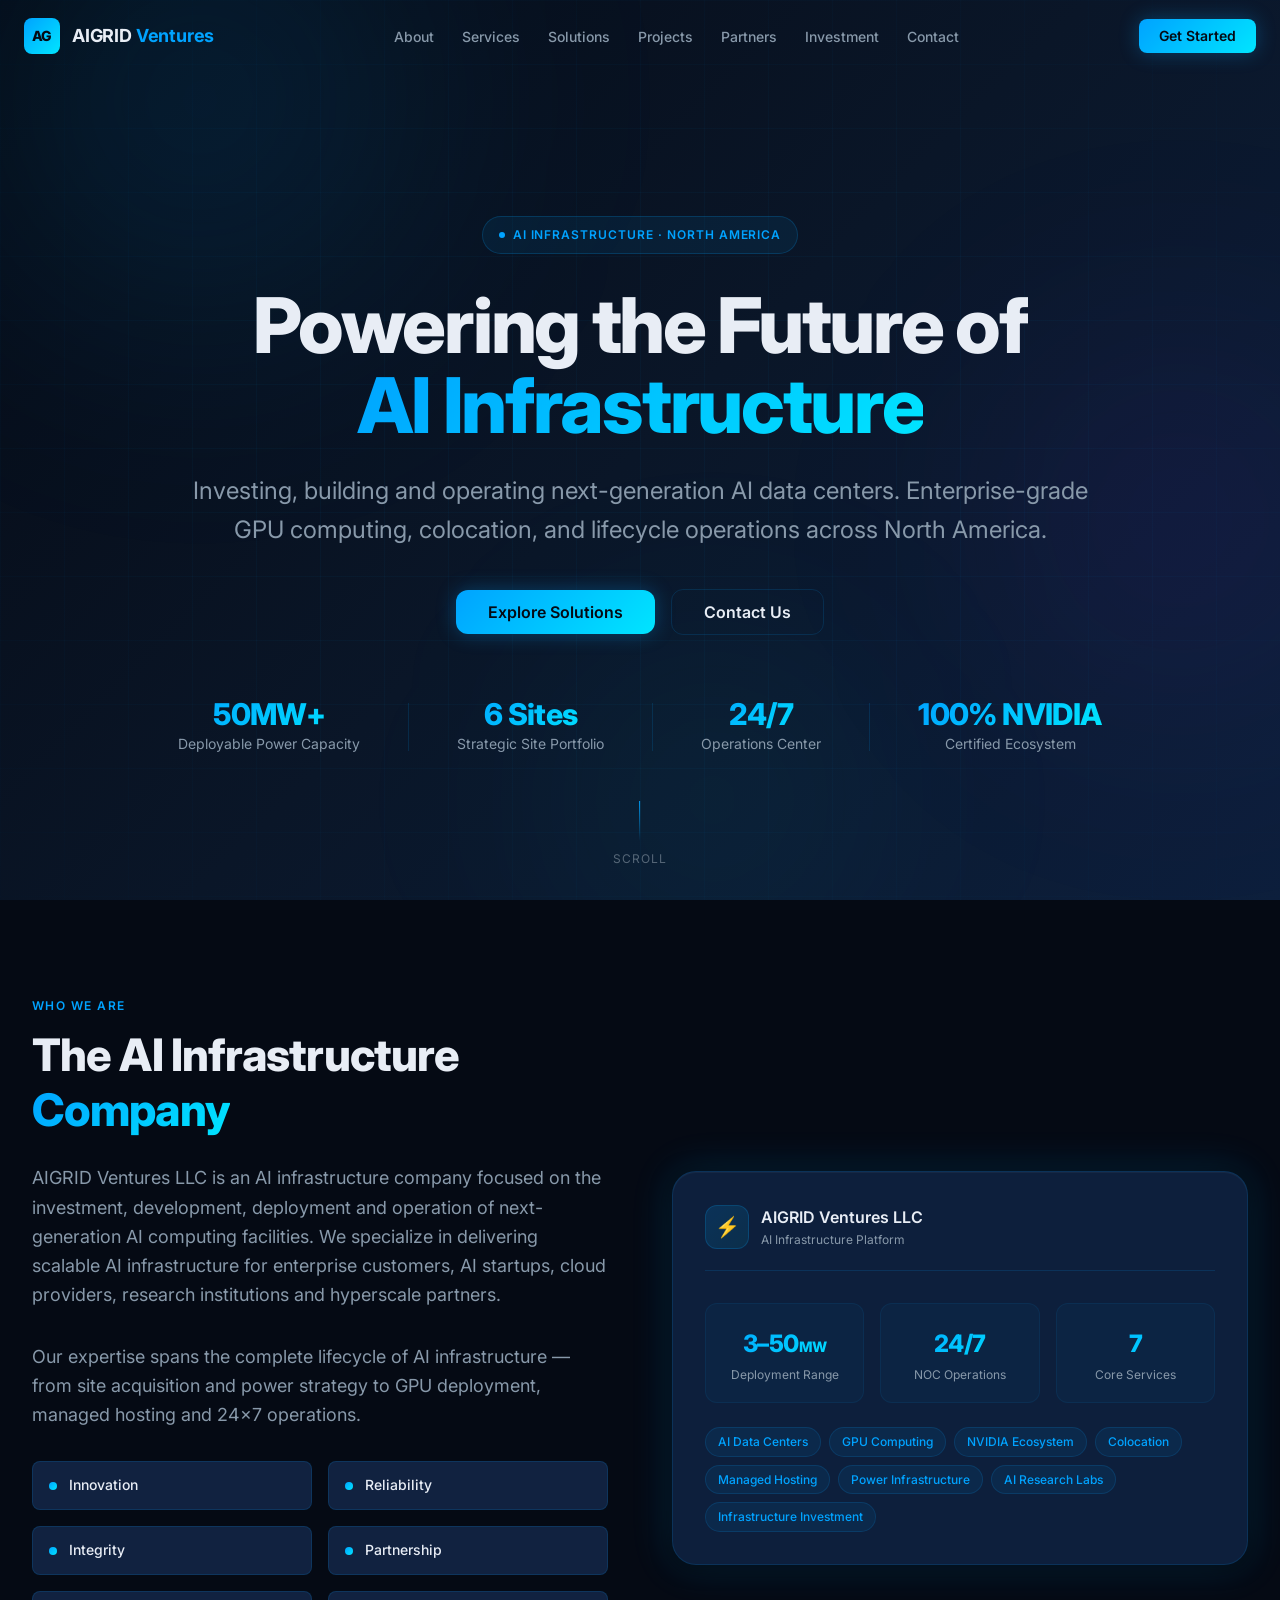
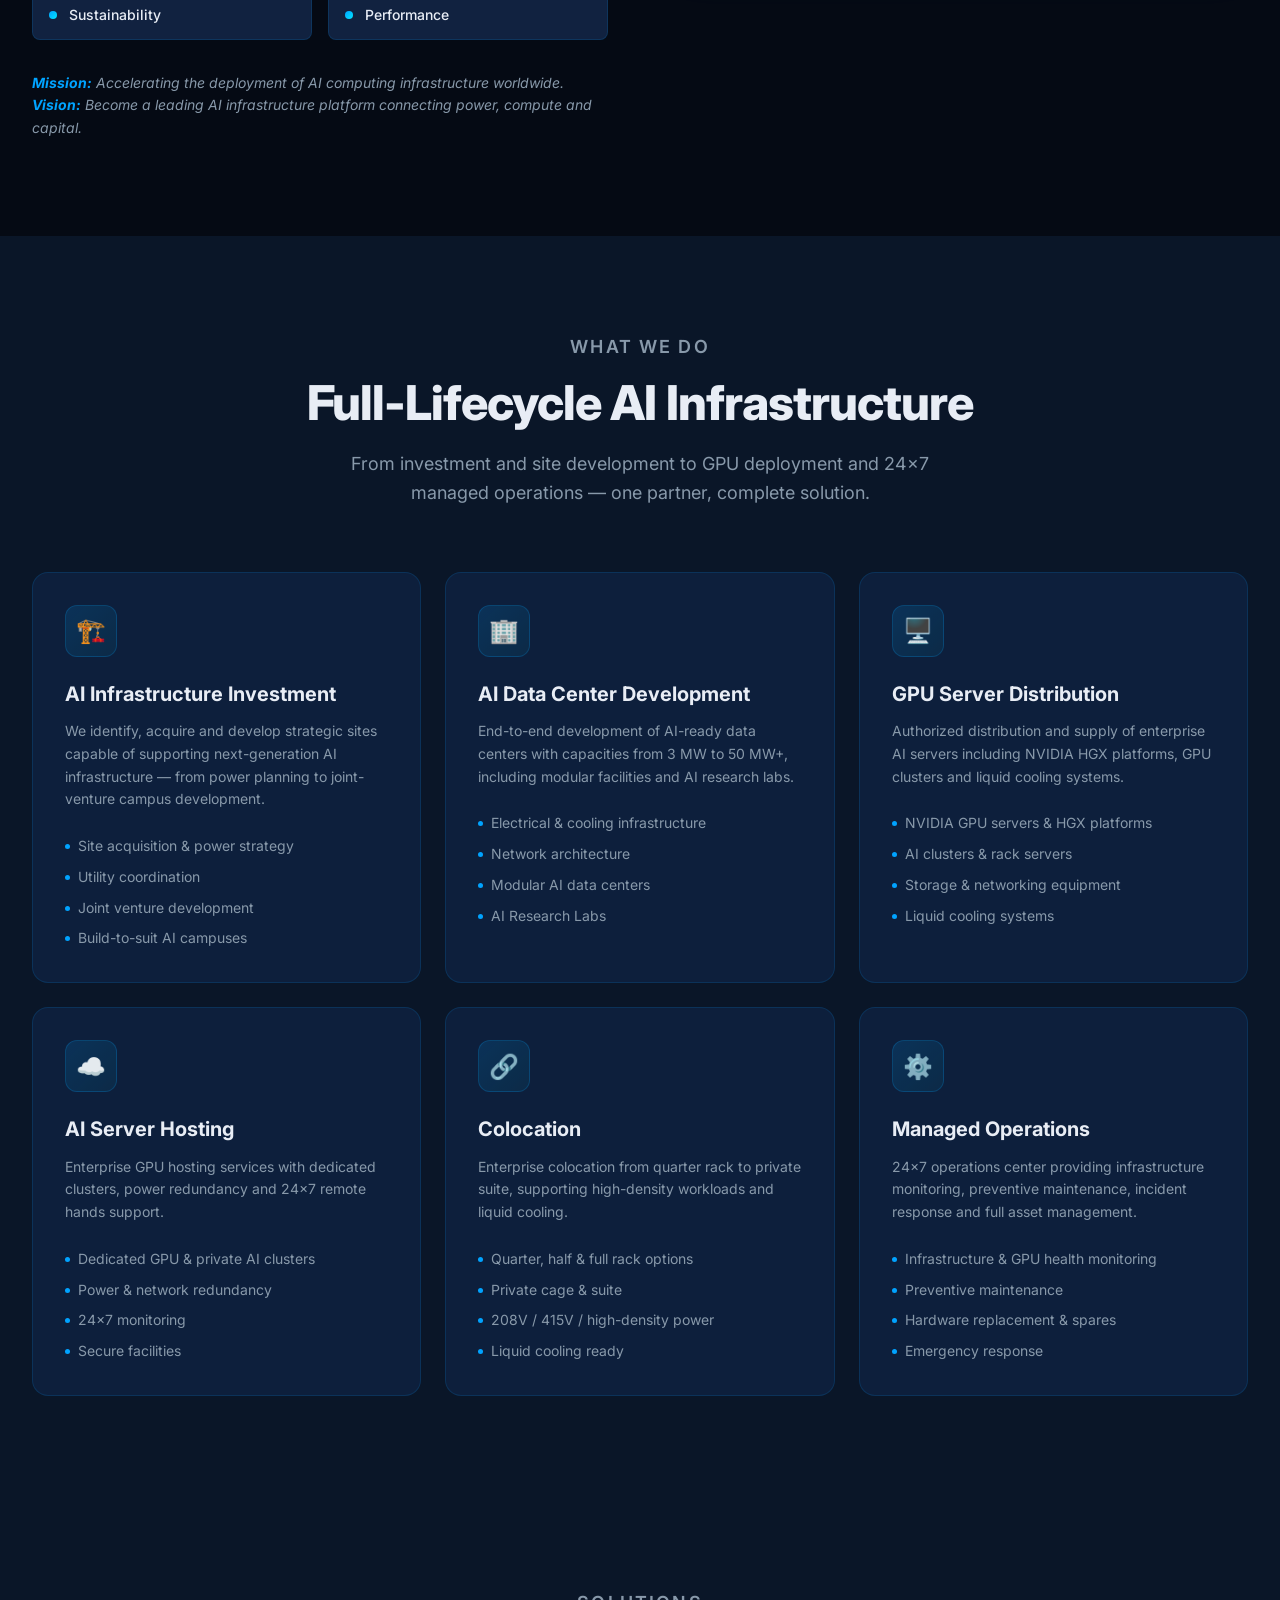
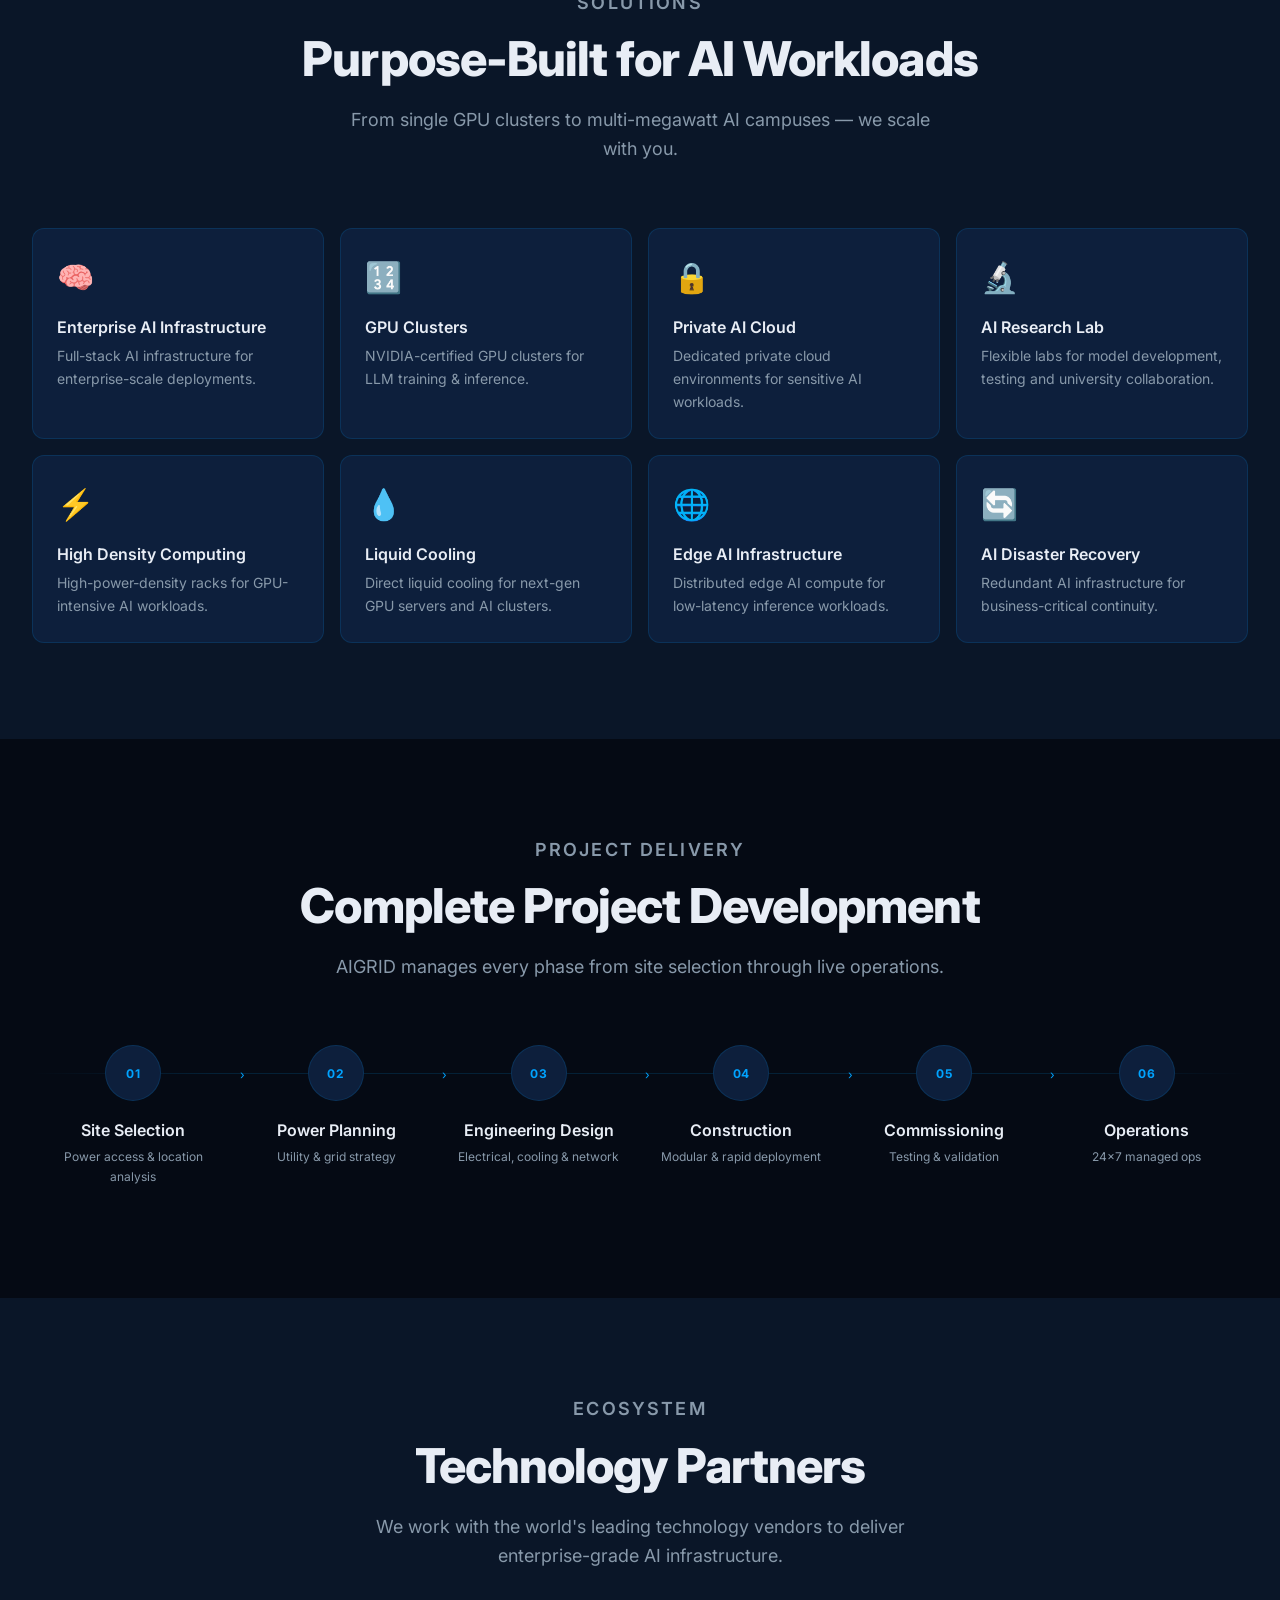
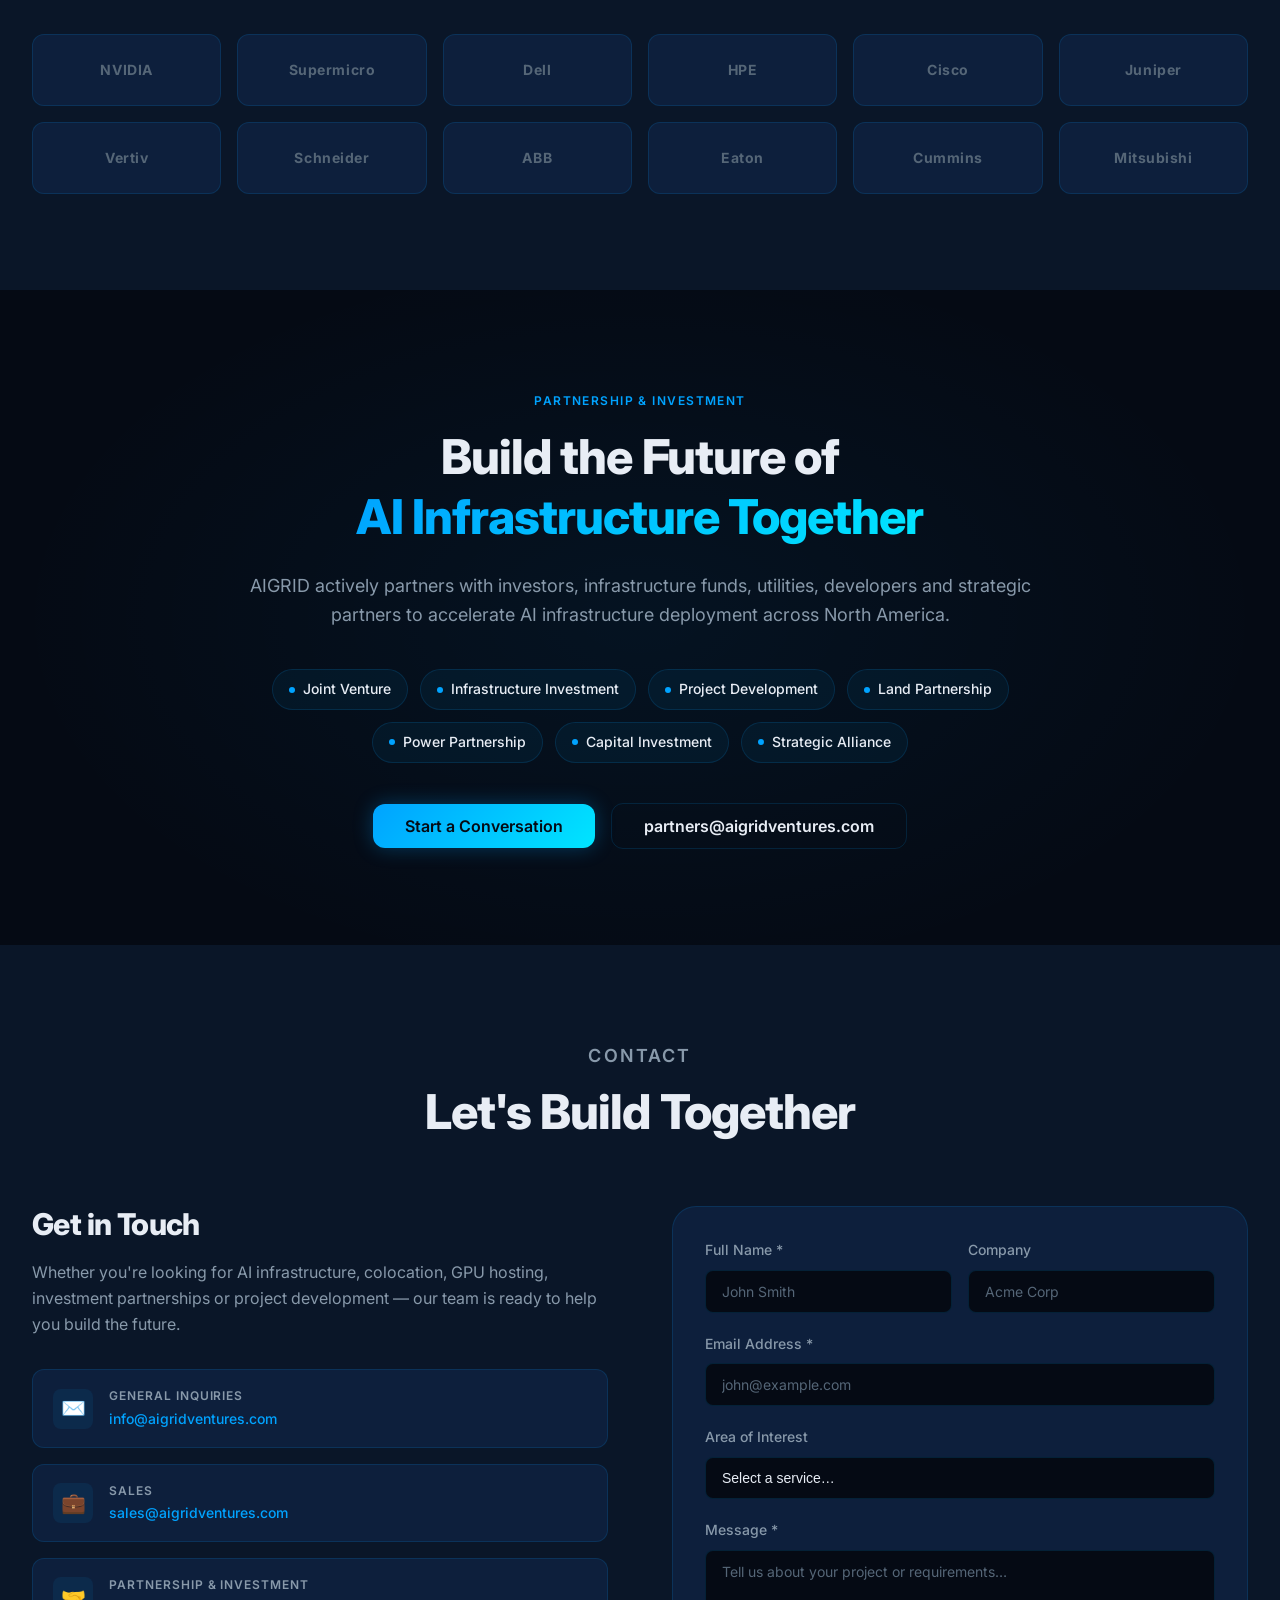
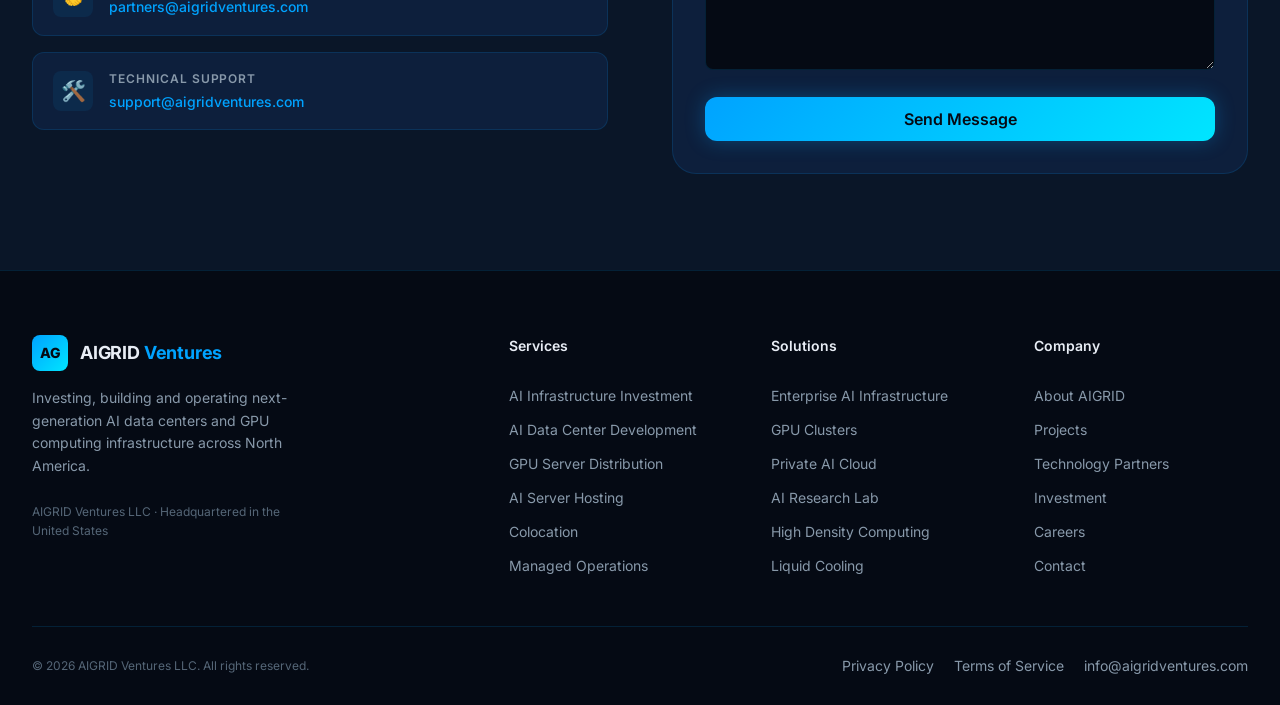
==== index.html @ d4c41baa "Initial commit" ====
<!DOCTYPE html>
<html lang="en">
  <head>
    <meta charset="UTF-8" />
    <meta name="viewport" content="width=device-width, initial-scale=1.0" />
    <meta name="description" content="AIGRID Ventures LLC — Investing, building and operating next-generation AI data centers and GPU computing infrastructure across North America." />
    <meta name="keywords" content="AI infrastructure, AI data center, GPU servers, colocation, managed hosting, NVIDIA, HGX, AI computing" />
    <meta name="author" content="AIGRID Ventures LLC" />

    <!-- Open Graph -->
    <meta property="og:type"        content="website" />
    <meta property="og:title"       content="AIGRID Ventures — Powering the Future of AI Infrastructure" />
    <meta property="og:description" content="AI Infrastructure Investment · AI Data Centers · GPU Servers · Hosting · Operations" />
    <meta property="og:url"         content="https://aigridventures.com" />

    <!-- Twitter Card -->
    <meta name="twitter:card"        content="summary_large_image" />
    <meta name="twitter:title"       content="AIGRID Ventures" />
    <meta name="twitter:description" content="Next-generation AI computing infrastructure." />

    <title>AIGRID Ventures — Powering the Future of AI Infrastructure</title>

    <!-- Preconnect for Google Fonts -->
    <link rel="preconnect" href="https://fonts.googleapis.com" />
    <link rel="preconnect" href="https://fonts.gstatic.com" crossorigin />
    <link
      href="https://fonts.googleapis.com/css2?family=Inter:wght@400;500;600;700;800&display=swap"
      rel="stylesheet"
    />

    <link rel="stylesheet" href="css/main.css" />

    <!-- Favicon (inline SVG data URI) -->
    <link
      rel="icon"
      href="data:image/svg+xml,<svg xmlns='http://www.w3.org/2000/svg' viewBox='0 0 32 32'><rect width='32' height='32' rx='6' fill='%2300a3ff'/><text x='50%25' y='50%25' dominant-baseline='central' text-anchor='middle' font-family='Inter,sans-serif' font-weight='800' font-size='13' fill='%23050a14'>AG</text></svg>"
    />
  </head>

  <body>

    <!-- ====================================================
         Site Header
         ==================================================== -->
    <header class="site-header" role="banner">
      <nav class="nav" aria-label="Main navigation">

        <!-- Logo -->
        <a href="#home" class="nav__logo" aria-label="AIGRID Ventures homepage">
          <div class="nav__logo-mark" aria-hidden="true">AG</div>
          <span class="nav__logo-text">AIGRID <span>Ventures</span></span>
        </a>

        <!-- Desktop Links -->
        <ul class="nav__links" role="list">
          <li><a href="#about"      class="nav__link">About</a></li>
          <li><a href="#services"   class="nav__link">Services</a></li>
          <li><a href="#solutions"  class="nav__link">Solutions</a></li>
          <li><a href="#process"    class="nav__link">Projects</a></li>
          <li><a href="#partners"   class="nav__link">Partners</a></li>
          <li><a href="#investment" class="nav__link">Investment</a></li>
          <li><a href="#contact"    class="nav__link">Contact</a></li>
        </ul>

        <!-- Desktop CTA -->
        <div class="nav__actions">
          <a href="#contact" class="btn btn--primary">Get Started</a>
        </div>

        <!-- Mobile Toggle -->
        <button
          class="nav__toggle"
          aria-label="Toggle mobile menu"
          aria-expanded="false"
          aria-controls="mobile-menu"
        >
          <span></span>
          <span></span>
          <span></span>
        </button>

      </nav>

      <!-- Mobile Menu -->
      <div id="mobile-menu" class="nav__mobile" aria-hidden="true">
        <ul class="nav__mobile-links" role="list">
          <li><a href="#about"      class="nav__mobile-link">About</a></li>
          <li><a href="#services"   class="nav__mobile-link">Services</a></li>
          <li><a href="#solutions"  class="nav__mobile-link">Solutions</a></li>
          <li><a href="#process"    class="nav__mobile-link">Projects</a></li>
          <li><a href="#partners"   class="nav__mobile-link">Partners</a></li>
          <li><a href="#investment" class="nav__mobile-link">Investment</a></li>
          <li><a href="#contact"    class="nav__mobile-link">Contact</a></li>
        </ul>
        <a href="#contact" class="btn btn--primary" style="width:100%;justify-content:center;">Get Started</a>
      </div>
    </header>


    <main id="main-content">

      <!-- ====================================================
           Hero
           ==================================================== -->
      <section id="home" class="hero" aria-labelledby="hero-heading">

        <!-- Background decorations -->
        <div class="hero__grid" aria-hidden="true"></div>
        <div class="hero__orb hero__orb--1" aria-hidden="true"></div>
        <div class="hero__orb hero__orb--2" aria-hidden="true"></div>
        <div class="hero__orb hero__orb--3" aria-hidden="true"></div>

        <div class="hero__content">

          <div class="hero__badge" role="note">
            <span class="hero__badge-dot" aria-hidden="true"></span>
            AI Infrastructure · North America
          </div>

          <h1 id="hero-heading" class="hero__title">
            Powering the Future of<br />
            <span class="text-gradient">AI Infrastructure</span>
          </h1>

          <p class="hero__subtitle">
            Investing, building and operating next-generation AI data centers.
            Enterprise-grade GPU computing, colocation, and lifecycle operations
            across North America.
          </p>

          <div class="hero__cta">
            <a href="#solutions" class="btn btn--primary btn--lg">Explore Solutions</a>
            <a href="#contact"   class="btn btn--secondary btn--lg">Contact Us</a>
          </div>

          <div class="hero__stats" role="list">
            <div class="hero__stat" role="listitem">
              <div class="hero__stat-value">
                <span data-counter="50" data-suffix="MW+">0MW+</span>
              </div>
              <div class="hero__stat-label">Deployable Power Capacity</div>
            </div>

            <div class="hero__divider" aria-hidden="true"></div>

            <div class="hero__stat" role="listitem">
              <div class="hero__stat-value">
                <span data-counter="6" data-suffix=" Sites">0 Sites</span>
              </div>
              <div class="hero__stat-label">Strategic Site Portfolio</div>
            </div>

            <div class="hero__divider" aria-hidden="true"></div>

            <div class="hero__stat" role="listitem">
              <div class="hero__stat-value">
                <span data-counter="24" data-suffix="/7">0/7</span>
              </div>
              <div class="hero__stat-label">Operations Center</div>
            </div>

            <div class="hero__divider" aria-hidden="true"></div>

            <div class="hero__stat" role="listitem">
              <div class="hero__stat-value">
                <span data-counter="100" data-suffix="% NVIDIA">0% NVIDIA</span>
              </div>
              <div class="hero__stat-label">Certified Ecosystem</div>
            </div>
          </div>

        </div>

        <!-- Scroll indicator -->
        <div class="hero__scroll" aria-hidden="true">
          <div class="hero__scroll-line"></div>
          <span>Scroll</span>
        </div>

      </section>


      <!-- ====================================================
           About
           ==================================================== -->
      <section id="about" class="section" aria-labelledby="about-heading">
        <div class="container">
          <div class="about__grid">

            <!-- Left: Text -->
            <div class="reveal">
              <p class="label about__label">Who We Are</p>
              <h2 id="about-heading" class="about__title">
                The AI Infrastructure<br />
                <span class="text-gradient">Company</span>
              </h2>
              <p class="about__desc">
                AIGRID Ventures LLC is an AI infrastructure company focused on the
                investment, development, deployment and operation of next-generation
                AI computing facilities. We specialize in delivering scalable AI
                infrastructure for enterprise customers, AI startups, cloud providers,
                research institutions and hyperscale partners.
              </p>
              <p class="about__desc">
                Our expertise spans the complete lifecycle of AI infrastructure —
                from site acquisition and power strategy to GPU deployment, managed
                hosting and 24×7 operations.
              </p>

              <div class="about__values" role="list">
                <div class="about__value" role="listitem">
                  <div class="about__value-icon" aria-hidden="true"></div>
                  Innovation
                </div>
                <div class="about__value" role="listitem">
                  <div class="about__value-icon" aria-hidden="true"></div>
                  Reliability
                </div>
                <div class="about__value" role="listitem">
                  <div class="about__value-icon" aria-hidden="true"></div>
                  Integrity
                </div>
                <div class="about__value" role="listitem">
                  <div class="about__value-icon" aria-hidden="true"></div>
                  Partnership
                </div>
                <div class="about__value" role="listitem">
                  <div class="about__value-icon" aria-hidden="true"></div>
                  Sustainability
                </div>
                <div class="about__value" role="listitem">
                  <div class="about__value-icon" aria-hidden="true"></div>
                  Performance
                </div>
              </div>

              <p style="font-size:var(--text-sm);color:var(--color-text-muted);font-style:italic;margin-top:var(--space-4);">
                <strong style="color:var(--color-primary);">Mission:</strong>
                Accelerating the deployment of AI computing infrastructure worldwide.<br />
                <strong style="color:var(--color-primary);">Vision:</strong>
                Become a leading AI infrastructure platform connecting power, compute and capital.
              </p>
            </div>

            <!-- Right: Visual Card -->
            <div class="about__visual reveal reveal-delay-2">
              <div class="about__card">
                <div class="about__card-header">
                  <div class="about__card-icon" aria-hidden="true">⚡</div>
                  <div>
                    <div class="about__card-title">AIGRID Ventures LLC</div>
                    <div class="about__card-subtitle">AI Infrastructure Platform</div>
                  </div>
                </div>

                <div class="about__metrics" role="list">
                  <div class="about__metric" role="listitem">
                    <div class="about__metric-value">3–50<span style="font-size:0.6em">MW</span></div>
                    <div class="about__metric-label">Deployment Range</div>
                  </div>
                  <div class="about__metric" role="listitem">
                    <div class="about__metric-value">24/7</div>
                    <div class="about__metric-label">NOC Operations</div>
                  </div>
                  <div class="about__metric" role="listitem">
                    <div class="about__metric-value">7</div>
                    <div class="about__metric-label">Core Services</div>
                  </div>
                </div>

                <div class="about__expertise" role="list" aria-label="Expertise areas">
                  <span class="about__tag">AI Data Centers</span>
                  <span class="about__tag">GPU Computing</span>
                  <span class="about__tag">NVIDIA Ecosystem</span>
                  <span class="about__tag">Colocation</span>
                  <span class="about__tag">Managed Hosting</span>
                  <span class="about__tag">Power Infrastructure</span>
                  <span class="about__tag">AI Research Labs</span>
                  <span class="about__tag">Infrastructure Investment</span>
                </div>
              </div>
            </div>

          </div>
        </div>
      </section>


      <!-- ====================================================
           Services
           ==================================================== -->
      <section id="services" class="section section--dark" aria-labelledby="services-heading">
        <div class="container">

          <div class="section-header reveal">
            <p class="label">What We Do</p>
            <h2 id="services-heading">Full-Lifecycle AI Infrastructure</h2>
            <p>
              From investment and site development to GPU deployment and 24×7 managed
              operations — one partner, complete solution.
            </p>
          </div>

          <div class="services-grid">

            <!-- Service 1 -->
            <article class="service-card reveal reveal-delay-1">
              <div class="service-card__icon" aria-hidden="true">🏗️</div>
              <h3 class="service-card__title">AI Infrastructure Investment</h3>
              <p class="service-card__desc">
                We identify, acquire and develop strategic sites capable of supporting
                next-generation AI infrastructure — from power planning to joint-venture
                campus development.
              </p>
              <ul class="service-card__list" aria-label="Service details">
                <li class="service-card__item">Site acquisition &amp; power strategy</li>
                <li class="service-card__item">Utility coordination</li>
                <li class="service-card__item">Joint venture development</li>
                <li class="service-card__item">Build-to-suit AI campuses</li>
              </ul>
            </article>

            <!-- Service 2 -->
            <article class="service-card reveal reveal-delay-2">
              <div class="service-card__icon" aria-hidden="true">🏢</div>
              <h3 class="service-card__title">AI Data Center Development</h3>
              <p class="service-card__desc">
                End-to-end development of AI-ready data centers with capacities from
                3 MW to 50 MW+, including modular facilities and AI research labs.
              </p>
              <ul class="service-card__list" aria-label="Service details">
                <li class="service-card__item">Electrical &amp; cooling infrastructure</li>
                <li class="service-card__item">Network architecture</li>
                <li class="service-card__item">Modular AI data centers</li>
                <li class="service-card__item">AI Research Labs</li>
              </ul>
            </article>

            <!-- Service 3 -->
            <article class="service-card reveal reveal-delay-3">
              <div class="service-card__icon" aria-hidden="true">🖥️</div>
              <h3 class="service-card__title">GPU Server Distribution</h3>
              <p class="service-card__desc">
                Authorized distribution and supply of enterprise AI servers including
                NVIDIA HGX platforms, GPU clusters and liquid cooling systems.
              </p>
              <ul class="service-card__list" aria-label="Service details">
                <li class="service-card__item">NVIDIA GPU servers &amp; HGX platforms</li>
                <li class="service-card__item">AI clusters &amp; rack servers</li>
                <li class="service-card__item">Storage &amp; networking equipment</li>
                <li class="service-card__item">Liquid cooling systems</li>
              </ul>
            </article>

            <!-- Service 4 -->
            <article class="service-card reveal reveal-delay-1">
              <div class="service-card__icon" aria-hidden="true">☁️</div>
              <h3 class="service-card__title">AI Server Hosting</h3>
              <p class="service-card__desc">
                Enterprise GPU hosting services with dedicated clusters, power
                redundancy and 24×7 remote hands support.
              </p>
              <ul class="service-card__list" aria-label="Service details">
                <li class="service-card__item">Dedicated GPU &amp; private AI clusters</li>
                <li class="service-card__item">Power &amp; network redundancy</li>
                <li class="service-card__item">24×7 monitoring</li>
                <li class="service-card__item">Secure facilities</li>
              </ul>
            </article>

            <!-- Service 5 -->
            <article class="service-card reveal reveal-delay-2">
              <div class="service-card__icon" aria-hidden="true">🔗</div>
              <h3 class="service-card__title">Colocation</h3>
              <p class="service-card__desc">
                Enterprise colocation from quarter rack to private suite, supporting
                high-density workloads and liquid cooling.
              </p>
              <ul class="service-card__list" aria-label="Service details">
                <li class="service-card__item">Quarter, half &amp; full rack options</li>
                <li class="service-card__item">Private cage &amp; suite</li>
                <li class="service-card__item">208V / 415V / high-density power</li>
                <li class="service-card__item">Liquid cooling ready</li>
              </ul>
            </article>

            <!-- Service 6 -->
            <article class="service-card reveal reveal-delay-3">
              <div class="service-card__icon" aria-hidden="true">⚙️</div>
              <h3 class="service-card__title">Managed Operations</h3>
              <p class="service-card__desc">
                24×7 operations center providing infrastructure monitoring, preventive
                maintenance, incident response and full asset management.
              </p>
              <ul class="service-card__list" aria-label="Service details">
                <li class="service-card__item">Infrastructure &amp; GPU health monitoring</li>
                <li class="service-card__item">Preventive maintenance</li>
                <li class="service-card__item">Hardware replacement &amp; spares</li>
                <li class="service-card__item">Emergency response</li>
              </ul>
            </article>

          </div>
        </div>
      </section>


      <!-- ====================================================
           Solutions
           ==================================================== -->
      <section id="solutions" class="section solutions" aria-labelledby="solutions-heading">
        <div class="container">

          <div class="section-header reveal">
            <p class="label">Solutions</p>
            <h2 id="solutions-heading">Purpose-Built for AI Workloads</h2>
            <p>From single GPU clusters to multi-megawatt AI campuses — we scale with you.</p>
          </div>

          <div class="solutions-grid">

            <article class="solution-card reveal reveal-delay-1">
              <span class="solution-card__icon" aria-hidden="true">🧠</span>
              <h3 class="solution-card__title">Enterprise AI Infrastructure</h3>
              <p class="solution-card__desc">Full-stack AI infrastructure for enterprise-scale deployments.</p>
            </article>

            <article class="solution-card reveal reveal-delay-2">
              <span class="solution-card__icon" aria-hidden="true">🔢</span>
              <h3 class="solution-card__title">GPU Clusters</h3>
              <p class="solution-card__desc">NVIDIA-certified GPU clusters for LLM training &amp; inference.</p>
            </article>

            <article class="solution-card reveal reveal-delay-3">
              <span class="solution-card__icon" aria-hidden="true">🔒</span>
              <h3 class="solution-card__title">Private AI Cloud</h3>
              <p class="solution-card__desc">Dedicated private cloud environments for sensitive AI workloads.</p>
            </article>

            <article class="solution-card reveal reveal-delay-4">
              <span class="solution-card__icon" aria-hidden="true">🔬</span>
              <h3 class="solution-card__title">AI Research Lab</h3>
              <p class="solution-card__desc">Flexible labs for model development, testing and university collaboration.</p>
            </article>

            <article class="solution-card reveal reveal-delay-1">
              <span class="solution-card__icon" aria-hidden="true">⚡</span>
              <h3 class="solution-card__title">High Density Computing</h3>
              <p class="solution-card__desc">High-power-density racks for GPU-intensive AI workloads.</p>
            </article>

            <article class="solution-card reveal reveal-delay-2">
              <span class="solution-card__icon" aria-hidden="true">💧</span>
              <h3 class="solution-card__title">Liquid Cooling</h3>
              <p class="solution-card__desc">Direct liquid cooling for next-gen GPU servers and AI clusters.</p>
            </article>

            <article class="solution-card reveal reveal-delay-3">
              <span class="solution-card__icon" aria-hidden="true">🌐</span>
              <h3 class="solution-card__title">Edge AI Infrastructure</h3>
              <p class="solution-card__desc">Distributed edge AI compute for low-latency inference workloads.</p>
            </article>

            <article class="solution-card reveal reveal-delay-4">
              <span class="solution-card__icon" aria-hidden="true">🔄</span>
              <h3 class="solution-card__title">AI Disaster Recovery</h3>
              <p class="solution-card__desc">Redundant AI infrastructure for business-critical continuity.</p>
            </article>

          </div>
        </div>
      </section>


      <!-- ====================================================
           Process Timeline
           ==================================================== -->
      <section id="process" class="section process" aria-labelledby="process-heading">
        <div class="container">

          <div class="section-header reveal">
            <p class="label">Project Delivery</p>
            <h2 id="process-heading">Complete Project Development</h2>
            <p>AIGRID manages every phase from site selection through live operations.</p>
          </div>

          <div class="process-timeline reveal" role="list">

            <div class="process-step" role="listitem">
              <div class="process-step__number">01</div>
              <div class="process-step__label">Site Selection</div>
              <div class="process-step__desc">Power access &amp; location analysis</div>
              <span class="process-step__arrow" aria-hidden="true">›</span>
            </div>

            <div class="process-step" role="listitem">
              <div class="process-step__number">02</div>
              <div class="process-step__label">Power Planning</div>
              <div class="process-step__desc">Utility &amp; grid strategy</div>
              <span class="process-step__arrow" aria-hidden="true">›</span>
            </div>

            <div class="process-step" role="listitem">
              <div class="process-step__number">03</div>
              <div class="process-step__label">Engineering Design</div>
              <div class="process-step__desc">Electrical, cooling &amp; network</div>
              <span class="process-step__arrow" aria-hidden="true">›</span>
            </div>

            <div class="process-step" role="listitem">
              <div class="process-step__number">04</div>
              <div class="process-step__label">Construction</div>
              <div class="process-step__desc">Modular &amp; rapid deployment</div>
              <span class="process-step__arrow" aria-hidden="true">›</span>
            </div>

            <div class="process-step" role="listitem">
              <div class="process-step__number">05</div>
              <div class="process-step__label">Commissioning</div>
              <div class="process-step__desc">Testing &amp; validation</div>
              <span class="process-step__arrow" aria-hidden="true">›</span>
            </div>

            <div class="process-step" role="listitem">
              <div class="process-step__number">06</div>
              <div class="process-step__label">Operations</div>
              <div class="process-step__desc">24×7 managed ops</div>
            </div>

          </div>
        </div>
      </section>


      <!-- ====================================================
           Technology Partners
           ==================================================== -->
      <section id="partners" class="section partners" aria-labelledby="partners-heading">
        <div class="container">

          <div class="section-header reveal">
            <p class="label">Ecosystem</p>
            <h2 id="partners-heading">Technology Partners</h2>
            <p>We work with the world's leading technology vendors to deliver enterprise-grade AI infrastructure.</p>
          </div>

          <div class="partners-grid reveal">
            <div class="partner-card">NVIDIA</div>
            <div class="partner-card">Supermicro</div>
            <div class="partner-card">Dell</div>
            <div class="partner-card">HPE</div>
            <div class="partner-card">Cisco</div>
            <div class="partner-card">Juniper</div>
            <div class="partner-card">Vertiv</div>
            <div class="partner-card">Schneider</div>
            <div class="partner-card">ABB</div>
            <div class="partner-card">Eaton</div>
            <div class="partner-card">Cummins</div>
            <div class="partner-card">Mitsubishi</div>
          </div>

        </div>
      </section>


      <!-- ====================================================
           Investment / Partnership CTA
           ==================================================== -->
      <section id="investment" class="section investment" aria-labelledby="investment-heading">
        <div class="investment__bg" aria-hidden="true"></div>
        <div class="container">
          <div class="investment__content reveal">

            <p class="label" style="display:inline-block;margin-bottom:var(--space-4);">Partnership &amp; Investment</p>
            <h2 id="investment-heading" class="investment__title">
              Build the Future of<br />
              <span class="text-gradient">AI Infrastructure Together</span>
            </h2>
            <p class="investment__desc">
              AIGRID actively partners with investors, infrastructure funds, utilities,
              developers and strategic partners to accelerate AI infrastructure deployment
              across North America.
            </p>

            <div class="investment__models" role="list" aria-label="Partnership models">
              <span class="investment__model-tag" role="listitem">Joint Venture</span>
              <span class="investment__model-tag" role="listitem">Infrastructure Investment</span>
              <span class="investment__model-tag" role="listitem">Project Development</span>
              <span class="investment__model-tag" role="listitem">Land Partnership</span>
              <span class="investment__model-tag" role="listitem">Power Partnership</span>
              <span class="investment__model-tag" role="listitem">Capital Investment</span>
              <span class="investment__model-tag" role="listitem">Strategic Alliance</span>
            </div>

            <div class="investment__cta">
              <a href="#contact" class="btn btn--primary btn--lg">Start a Conversation</a>
              <a href="mailto:partners@aigridventures.com" class="btn btn--secondary btn--lg">
                partners@aigridventures.com
              </a>
            </div>

          </div>
        </div>
      </section>


      <!-- ====================================================
           Contact
           ==================================================== -->
      <section id="contact" class="section contact" aria-labelledby="contact-heading">
        <div class="container">

          <div class="section-header reveal">
            <p class="label">Contact</p>
            <h2 id="contact-heading">Let's Build Together</h2>
          </div>

          <div class="contact__grid">

            <!-- Info -->
            <div class="reveal">
              <h3 class="contact__info-title">Get in Touch</h3>
              <p class="contact__info-desc">
                Whether you're looking for AI infrastructure, colocation, GPU hosting,
                investment partnerships or project development — our team is ready to
                help you build the future.
              </p>

              <div class="contact__channels" role="list">

                <a href="mailto:info@aigridventures.com" class="contact__channel" role="listitem">
                  <div class="contact__channel-icon" aria-hidden="true">✉️</div>
                  <div>
                    <div class="contact__channel-label">General Inquiries</div>
                    <div class="contact__channel-value">info@aigridventures.com</div>
                  </div>
                </a>

                <a href="mailto:sales@aigridventures.com" class="contact__channel" role="listitem">
                  <div class="contact__channel-icon" aria-hidden="true">💼</div>
                  <div>
                    <div class="contact__channel-label">Sales</div>
                    <div class="contact__channel-value">sales@aigridventures.com</div>
                  </div>
                </a>

                <a href="mailto:partners@aigridventures.com" class="contact__channel" role="listitem">
                  <div class="contact__channel-icon" aria-hidden="true">🤝</div>
                  <div>
                    <div class="contact__channel-label">Partnership &amp; Investment</div>
                    <div class="contact__channel-value">partners@aigridventures.com</div>
                  </div>
                </a>

                <a href="mailto:support@aigridventures.com" class="contact__channel" role="listitem">
                  <div class="contact__channel-icon" aria-hidden="true">🛠️</div>
                  <div>
                    <div class="contact__channel-label">Technical Support</div>
                    <div class="contact__channel-value">support@aigridventures.com</div>
                  </div>
                </a>

              </div>
            </div>

            <!-- Form -->
            <div class="reveal reveal-delay-2">
              <form class="contact__form contact__form-el" novalidate aria-label="Contact form">

                <div class="form-row">
                  <div class="form-group">
                    <label class="form-label" for="contact-name">Full Name *</label>
                    <input
                      id="contact-name"
                      type="text"
                      class="form-input"
                      name="name"
                      placeholder="John Smith"
                      required
                      autocomplete="name"
                    />
                  </div>
                  <div class="form-group">
                    <label class="form-label" for="contact-company">Company</label>
                    <input
                      id="contact-company"
                      type="text"
                      class="form-input"
                      name="company"
                      placeholder="Acme Corp"
                      autocomplete="organization"
                    />
                  </div>
                </div>

                <div class="form-group">
                  <label class="form-label" for="contact-email">Email Address *</label>
                  <input
                    id="contact-email"
                    type="email"
                    class="form-input"
                    name="email"
                    placeholder="john@example.com"
                    required
                    autocomplete="email"
                  />
                </div>

                <div class="form-group">
                  <label class="form-label" for="contact-interest">Area of Interest</label>
                  <select id="contact-interest" class="form-select form-input" name="interest">
                    <option value="">Select a service…</option>
                    <option value="investment">AI Infrastructure Investment</option>
                    <option value="datacenter">AI Data Center Development</option>
                    <option value="gpu">GPU Server Distribution</option>
                    <option value="hosting">AI Server Hosting</option>
                    <option value="colo">Colocation</option>
                    <option value="ops">Managed Operations</option>
                    <option value="partnership">Partnership / Joint Venture</option>
                    <option value="other">Other</option>
                  </select>
                </div>

                <div class="form-group">
                  <label class="form-label" for="contact-message">Message *</label>
                  <textarea
                    id="contact-message"
                    class="form-textarea"
                    name="message"
                    placeholder="Tell us about your project or requirements…"
                    required
                  ></textarea>
                </div>

                <button type="submit" class="btn btn--primary btn--lg" style="width:100%;">
                  Send Message
                </button>

              </form>
            </div>

          </div>
        </div>
      </section>

    </main>


    <!-- ====================================================
         Footer
         ==================================================== -->
    <footer class="site-footer" role="contentinfo">
      <div class="container">

        <div class="footer__main">

          <!-- Brand -->
          <div class="footer__brand">
            <div class="footer__logo">
              <div class="footer__logo-mark" aria-hidden="true">AG</div>
              <span style="font-size:var(--text-lg);font-weight:700;letter-spacing:-0.01em;">
                AIGRID <span style="color:var(--color-primary);">Ventures</span>
              </span>
            </div>
            <p class="footer__tagline">
              Investing, building and operating next-generation AI data centers and
              GPU computing infrastructure across North America.
            </p>
            <p style="font-size:var(--text-xs);color:var(--color-text-subtle);">
              AIGRID Ventures LLC · Headquartered in the United States
            </p>
          </div>

          <!-- Services -->
          <nav aria-label="Services links">
            <div class="footer__col-title">Services</div>
            <ul class="footer__links" role="list">
              <li><a href="#services" class="footer__link">AI Infrastructure Investment</a></li>
              <li><a href="#services" class="footer__link">AI Data Center Development</a></li>
              <li><a href="#services" class="footer__link">GPU Server Distribution</a></li>
              <li><a href="#services" class="footer__link">AI Server Hosting</a></li>
              <li><a href="#services" class="footer__link">Colocation</a></li>
              <li><a href="#services" class="footer__link">Managed Operations</a></li>
            </ul>
          </nav>

          <!-- Solutions -->
          <nav aria-label="Solutions links">
            <div class="footer__col-title">Solutions</div>
            <ul class="footer__links" role="list">
              <li><a href="#solutions" class="footer__link">Enterprise AI Infrastructure</a></li>
              <li><a href="#solutions" class="footer__link">GPU Clusters</a></li>
              <li><a href="#solutions" class="footer__link">Private AI Cloud</a></li>
              <li><a href="#solutions" class="footer__link">AI Research Lab</a></li>
              <li><a href="#solutions" class="footer__link">High Density Computing</a></li>
              <li><a href="#solutions" class="footer__link">Liquid Cooling</a></li>
            </ul>
          </nav>

          <!-- Company -->
          <nav aria-label="Company links">
            <div class="footer__col-title">Company</div>
            <ul class="footer__links" role="list">
              <li><a href="#about"      class="footer__link">About AIGRID</a></li>
              <li><a href="#process"    class="footer__link">Projects</a></li>
              <li><a href="#partners"   class="footer__link">Technology Partners</a></li>
              <li><a href="#investment" class="footer__link">Investment</a></li>
              <li><a href="#contact"    class="footer__link">Careers</a></li>
              <li><a href="#contact"    class="footer__link">Contact</a></li>
            </ul>
          </nav>

        </div>

        <!-- Bottom bar -->
        <div class="footer__bottom">
          <p class="footer__legal">
            &copy; <span id="footer-year"></span> AIGRID Ventures LLC. All rights reserved.
          </p>
          <div class="footer__legal-links" role="list">
            <a href="#" class="footer__link" role="listitem">Privacy Policy</a>
            <a href="#" class="footer__link" role="listitem">Terms of Service</a>
            <a href="mailto:info@aigridventures.com" class="footer__link" role="listitem">
              info@aigridventures.com
            </a>
          </div>
        </div>

      </div>
    </footer>

    <script src="js/main.js"></script>
    <script>
      // Inline: set current year in footer
      document.getElementById('footer-year').textContent = new Date().getFullYear();
    </script>

  </body>
</html>
---- css/main.css ----
/**
 * AIGRID Ventures — Main Stylesheet
 *
 * Structure:
 *  1. CSS Custom Properties (Design Tokens)
 *  2. CSS Reset & Base
 *  3. Typography
 *  4. Layout Utilities
 *  5. Components
 *     5.1  Header & Navigation
 *     5.2  Hero
 *     5.3  Section Shared
 *     5.4  About
 *     5.5  Services / Cards
 *     5.6  Solutions
 *     5.7  Process Timeline
 *     5.8  Partners
 *     5.9  Investment
 *     5.10 Contact
 *     5.11 Footer
 *  6. Animations
 *  7. Media Queries
 */

/* ============================================================
   1. CSS Custom Properties
   ============================================================ */
:root {
  /* Brand Colors */
  --color-bg:           #050a14;
  --color-bg-secondary: #0a1628;
  --color-surface:      #0d1f3c;
  --color-surface-alt:  #112240;
  --color-border:       rgba(0, 163, 255, 0.15);

  --color-primary:      #00a3ff;
  --color-primary-dark: #0077cc;
  --color-accent:       #00e5ff;
  --color-accent-2:     #7b2fff;

  --color-text:         #e8edf5;
  --color-text-muted:   #8899aa;
  --color-text-subtle:  #556677;

  /* Gradients */
  --gradient-hero:      linear-gradient(135deg, #050a14 0%, #0a1628 50%, #0d1f3c 100%);
  --gradient-primary:   linear-gradient(135deg, #00a3ff 0%, #00e5ff 100%);
  --gradient-glow:      radial-gradient(ellipse at center, rgba(0, 163, 255, 0.12) 0%, transparent 70%);

  /* Typography */
  --font-sans:    'Inter', 'SF Pro Display', -apple-system, BlinkMacSystemFont, 'Segoe UI', sans-serif;
  --font-mono:    'JetBrains Mono', 'Fira Code', 'Courier New', monospace;

  --text-xs:   0.75rem;    /* 12px */
  --text-sm:   0.875rem;   /* 14px */
  --text-base: 1rem;       /* 16px */
  --text-lg:   1.125rem;   /* 18px */
  --text-xl:   1.25rem;    /* 20px */
  --text-2xl:  1.5rem;     /* 24px */
  --text-3xl:  1.875rem;   /* 30px */
  --text-4xl:  2.25rem;    /* 36px */
  --text-5xl:  3rem;       /* 48px */
  --text-6xl:  3.75rem;    /* 60px */
  --text-7xl:  4.5rem;     /* 72px */

  --font-weight-normal:    400;
  --font-weight-medium:    500;
  --font-weight-semibold:  600;
  --font-weight-bold:      700;
  --font-weight-extrabold: 800;

  --leading-tight:  1.25;
  --leading-snug:   1.375;
  --leading-normal: 1.5;
  --leading-relaxed: 1.625;

  /* Spacing (8px base) */
  --space-1:  0.25rem;   /* 4px  */
  --space-2:  0.5rem;    /* 8px  */
  --space-3:  0.75rem;   /* 12px */
  --space-4:  1rem;      /* 16px */
  --space-5:  1.25rem;   /* 20px */
  --space-6:  1.5rem;    /* 24px */
  --space-8:  2rem;      /* 32px */
  --space-10: 2.5rem;    /* 40px */
  --space-12: 3rem;      /* 48px */
  --space-16: 4rem;      /* 64px */
  --space-20: 5rem;      /* 80px */
  --space-24: 6rem;      /* 96px */

  /* Layout */
  --container-max: 1280px;
  --container-xl:  1440px;
  --nav-height:    72px;

  /* Borders & Radii */
  --radius-sm:   0.375rem;
  --radius-md:   0.5rem;
  --radius-lg:   0.75rem;
  --radius-xl:   1rem;
  --radius-2xl:  1.5rem;
  --radius-full: 9999px;

  /* Shadows */
  --shadow-sm:    0 1px 3px rgba(0, 0, 0, 0.4);
  --shadow-md:    0 4px 16px rgba(0, 0, 0, 0.5);
  --shadow-lg:    0 8px 32px rgba(0, 0, 0, 0.6);
  --shadow-glow:  0 0 40px rgba(0, 163, 255, 0.2);
  --shadow-card:  0 2px 20px rgba(0, 0, 0, 0.5), inset 0 1px 0 rgba(255, 255, 255, 0.04);

  /* Transitions */
  --transition-fast:   150ms ease;
  --transition-base:   250ms ease;
  --transition-slow:   400ms ease;
  --transition-spring: 350ms cubic-bezier(0.34, 1.56, 0.64, 1);
}


/* ============================================================
   2. CSS Reset & Base
   ============================================================ */
*,
*::before,
*::after {
  box-sizing: border-box;
  margin: 0;
  padding: 0;
}

html {
  scroll-behavior: smooth;
  -webkit-text-size-adjust: 100%;
  font-size: 16px;
}

body {
  background-color: var(--color-bg);
  color: var(--color-text);
  font-family: var(--font-sans);
  font-size: var(--text-base);
  line-height: var(--leading-relaxed);
  -webkit-font-smoothing: antialiased;
  -moz-osx-font-smoothing: grayscale;
  overflow-x: hidden;
}

img,
svg {
  display: block;
  max-width: 100%;
}

a {
  color: inherit;
  text-decoration: none;
}

button {
  cursor: pointer;
  border: none;
  background: none;
  font-family: inherit;
}

ul,
ol {
  list-style: none;
}

input,
textarea {
  font-family: inherit;
}


/* ============================================================
   3. Typography
   ============================================================ */
h1, h2, h3, h4, h5, h6 {
  font-weight: var(--font-weight-bold);
  line-height: var(--leading-tight);
  color: var(--color-text);
}

.display-1 {
  font-size: clamp(var(--text-5xl), 7vw, var(--text-7xl));
  font-weight: var(--font-weight-extrabold);
  letter-spacing: -0.03em;
  line-height: 1.05;
}

.display-2 {
  font-size: clamp(var(--text-4xl), 5vw, var(--text-6xl));
  font-weight: var(--font-weight-extrabold);
  letter-spacing: -0.02em;
  line-height: 1.1;
}

.heading-1 { font-size: var(--text-5xl); }
.heading-2 { font-size: var(--text-4xl); }
.heading-3 { font-size: var(--text-3xl); }
.heading-4 { font-size: var(--text-2xl); }

.text-gradient {
  background: var(--gradient-primary);
  -webkit-background-clip: text;
  background-clip: text;
  -webkit-text-fill-color: transparent;
}

.text-muted  { color: var(--color-text-muted); }
.text-subtle { color: var(--color-text-subtle); }
.text-primary { color: var(--color-primary); }

.label {
  font-size: var(--text-xs);
  font-weight: var(--font-weight-semibold);
  letter-spacing: 0.12em;
  text-transform: uppercase;
  color: var(--color-primary);
}


/* ============================================================
   4. Layout Utilities
   ============================================================ */
.container {
  width: 100%;
  max-width: var(--container-max);
  margin-inline: auto;
  padding-inline: var(--space-6);
}

.section {
  padding-block: var(--space-24);
}

.section--dark {
  background-color: var(--color-bg-secondary);
}

.section--surface {
  background-color: var(--color-surface);
}

.section-header {
  text-align: center;
  margin-bottom: var(--space-16);
}

.section-header .label {
  display: inline-block;
  margin-bottom: var(--space-3);
}

.section-header h2 {
  font-size: clamp(var(--text-3xl), 4vw, var(--text-5xl));
  font-weight: var(--font-weight-extrabold);
  letter-spacing: -0.02em;
  margin-bottom: var(--space-4);
}

.section-header p {
  font-size: var(--text-lg);
  color: var(--color-text-muted);
  max-width: 56ch;
  margin-inline: auto;
  line-height: var(--leading-relaxed);
}

.grid {
  display: grid;
  gap: var(--space-6);
}

.grid-2 { grid-template-columns: repeat(2, 1fr); }
.grid-3 { grid-template-columns: repeat(3, 1fr); }
.grid-4 { grid-template-columns: repeat(4, 1fr); }

.flex { display: flex; }
.flex-center { display: flex; align-items: center; justify-content: center; }
.gap-4 { gap: var(--space-4); }
.gap-6 { gap: var(--space-6); }


/* ============================================================
   5.1 Header & Navigation
   ============================================================ */
.site-header {
  position: fixed;
  top: 0;
  left: 0;
  right: 0;
  z-index: 1000;
  height: var(--nav-height);
  display: flex;
  align-items: center;
  transition: background-color var(--transition-slow), box-shadow var(--transition-slow);
}

.site-header.scrolled {
  background-color: rgba(5, 10, 20, 0.95);
  backdrop-filter: blur(20px);
  -webkit-backdrop-filter: blur(20px);
  box-shadow: 0 1px 0 var(--color-border), var(--shadow-md);
}

.nav {
  width: 100%;
  max-width: var(--container-max);
  margin-inline: auto;
  padding-inline: var(--space-6);
  display: flex;
  align-items: center;
  justify-content: space-between;
  gap: var(--space-8);
}

/* Logo */
.nav__logo {
  display: flex;
  align-items: center;
  gap: var(--space-3);
  flex-shrink: 0;
}

.nav__logo-mark {
  width: 36px;
  height: 36px;
  background: var(--gradient-primary);
  border-radius: var(--radius-md);
  display: flex;
  align-items: center;
  justify-content: center;
  font-weight: var(--font-weight-extrabold);
  font-size: var(--text-sm);
  color: var(--color-bg);
  letter-spacing: -0.02em;
}

.nav__logo-text {
  font-size: var(--text-lg);
  font-weight: var(--font-weight-bold);
  letter-spacing: -0.01em;
}

.nav__logo-text span {
  color: var(--color-primary);
}

/* Nav Links */
.nav__links {
  display: flex;
  align-items: center;
  gap: var(--space-1);
  flex: 1;
  justify-content: center;
}

.nav__link {
  font-size: var(--text-sm);
  font-weight: var(--font-weight-medium);
  color: var(--color-text-muted);
  padding: var(--space-2) var(--space-3);
  border-radius: var(--radius-md);
  transition: color var(--transition-fast), background-color var(--transition-fast);
  white-space: nowrap;
}

.nav__link:hover,
.nav__link.active {
  color: var(--color-text);
  background-color: rgba(255, 255, 255, 0.06);
}

/* Nav Actions */
.nav__actions {
  display: flex;
  align-items: center;
  gap: var(--space-3);
  flex-shrink: 0;
}

/* Mobile Menu Toggle */
.nav__toggle {
  display: none;
  flex-direction: column;
  gap: 5px;
  padding: var(--space-2);
  border-radius: var(--radius-sm);
  transition: background-color var(--transition-fast);
}

.nav__toggle:hover {
  background-color: rgba(255, 255, 255, 0.06);
}

.nav__toggle span {
  display: block;
  width: 22px;
  height: 2px;
  background-color: var(--color-text);
  border-radius: var(--radius-full);
  transition: transform var(--transition-base), opacity var(--transition-base);
}

.nav__toggle.open span:nth-child(1) { transform: translateY(7px) rotate(45deg); }
.nav__toggle.open span:nth-child(2) { opacity: 0; }
.nav__toggle.open span:nth-child(3) { transform: translateY(-7px) rotate(-45deg); }

/* Mobile Menu */
.nav__mobile {
  display: none;
  position: absolute;
  top: var(--nav-height);
  left: 0;
  right: 0;
  background-color: rgba(5, 10, 20, 0.98);
  backdrop-filter: blur(20px);
  -webkit-backdrop-filter: blur(20px);
  border-bottom: 1px solid var(--color-border);
  padding: var(--space-4) var(--space-6) var(--space-6);
}

.nav__mobile.open {
  display: block;
}

.nav__mobile-links {
  display: flex;
  flex-direction: column;
  gap: var(--space-1);
  margin-bottom: var(--space-5);
}

.nav__mobile-link {
  font-size: var(--text-base);
  font-weight: var(--font-weight-medium);
  color: var(--color-text-muted);
  padding: var(--space-3) var(--space-4);
  border-radius: var(--radius-md);
  transition: color var(--transition-fast), background-color var(--transition-fast);
}

.nav__mobile-link:hover {
  color: var(--color-text);
  background-color: rgba(255, 255, 255, 0.06);
}


/* ============================================================
   5.2 Buttons
   ============================================================ */
.btn {
  display: inline-flex;
  align-items: center;
  justify-content: center;
  gap: var(--space-2);
  padding: 0.625rem var(--space-5);
  border-radius: var(--radius-md);
  font-size: var(--text-sm);
  font-weight: var(--font-weight-semibold);
  line-height: 1;
  transition: all var(--transition-base);
  white-space: nowrap;
  cursor: pointer;
}

.btn--primary {
  background: var(--gradient-primary);
  color: var(--color-bg);
  box-shadow: 0 0 20px rgba(0, 163, 255, 0.3);
}

.btn--primary:hover {
  transform: translateY(-1px);
  box-shadow: 0 4px 24px rgba(0, 163, 255, 0.45);
}

.btn--secondary {
  background-color: transparent;
  color: var(--color-text);
  border: 1px solid var(--color-border);
}

.btn--secondary:hover {
  border-color: var(--color-primary);
  color: var(--color-primary);
  background-color: rgba(0, 163, 255, 0.05);
}

.btn--ghost {
  background-color: transparent;
  color: var(--color-text-muted);
  border: 1px solid transparent;
}

.btn--ghost:hover {
  color: var(--color-text);
  background-color: rgba(255, 255, 255, 0.06);
}

.btn--lg {
  padding: 0.875rem var(--space-8);
  font-size: var(--text-base);
  border-radius: var(--radius-lg);
}


/* ============================================================
   5.3 Hero
   ============================================================ */
.hero {
  position: relative;
  min-height: 100svh;
  display: flex;
  align-items: center;
  overflow: hidden;
  background: var(--gradient-hero);
  padding-top: var(--nav-height);
}

/* Animated grid background */
.hero__grid {
  position: absolute;
  inset: 0;
  background-image:
    linear-gradient(rgba(0, 163, 255, 0.04) 1px, transparent 1px),
    linear-gradient(90deg, rgba(0, 163, 255, 0.04) 1px, transparent 1px);
  background-size: 64px 64px;
  mask-image: radial-gradient(ellipse 80% 80% at 50% 50%, black 40%, transparent 100%);
  -webkit-mask-image: radial-gradient(ellipse 80% 80% at 50% 50%, black 40%, transparent 100%);
}

/* Glowing orbs */
.hero__orb {
  position: absolute;
  border-radius: var(--radius-full);
  filter: blur(120px);
  pointer-events: none;
}

.hero__orb--1 {
  width: 600px;
  height: 600px;
  background: radial-gradient(circle, rgba(0, 163, 255, 0.18) 0%, transparent 70%);
  top: -200px;
  left: -100px;
  animation: orbFloat1 12s ease-in-out infinite alternate;
}

.hero__orb--2 {
  width: 500px;
  height: 500px;
  background: radial-gradient(circle, rgba(123, 47, 255, 0.12) 0%, transparent 70%);
  top: 30%;
  right: -150px;
  animation: orbFloat2 15s ease-in-out infinite alternate;
}

.hero__orb--3 {
  width: 400px;
  height: 400px;
  background: radial-gradient(circle, rgba(0, 229, 255, 0.10) 0%, transparent 70%);
  bottom: -100px;
  left: 40%;
  animation: orbFloat3 10s ease-in-out infinite alternate;
}

.hero__content {
  position: relative;
  z-index: 1;
  width: 100%;
  max-width: var(--container-max);
  margin-inline: auto;
  padding-inline: var(--space-6);
  padding-block: var(--space-16);
  text-align: center;
}

.hero__badge {
  display: inline-flex;
  align-items: center;
  gap: var(--space-2);
  background-color: rgba(0, 163, 255, 0.08);
  border: 1px solid rgba(0, 163, 255, 0.2);
  border-radius: var(--radius-full);
  padding: var(--space-2) var(--space-4);
  font-size: var(--text-xs);
  font-weight: var(--font-weight-semibold);
  letter-spacing: 0.08em;
  text-transform: uppercase;
  color: var(--color-primary);
  margin-bottom: var(--space-8);
  animation: fadeInUp 0.6s ease both;
}

.hero__badge-dot {
  width: 6px;
  height: 6px;
  border-radius: var(--radius-full);
  background-color: var(--color-primary);
  animation: pulse 2s ease infinite;
}

.hero__title {
  font-size: clamp(2.5rem, 6vw, 5rem);
  font-weight: var(--font-weight-extrabold);
  letter-spacing: -0.03em;
  line-height: 1.05;
  margin-bottom: var(--space-6);
  animation: fadeInUp 0.6s 0.1s ease both;
}

.hero__subtitle {
  font-size: clamp(var(--text-lg), 2vw, var(--text-2xl));
  color: var(--color-text-muted);
  max-width: 60ch;
  margin-inline: auto;
  margin-bottom: var(--space-10);
  line-height: var(--leading-relaxed);
  animation: fadeInUp 0.6s 0.2s ease both;
}

.hero__cta {
  display: flex;
  align-items: center;
  justify-content: center;
  gap: var(--space-4);
  flex-wrap: wrap;
  margin-bottom: var(--space-16);
  animation: fadeInUp 0.6s 0.3s ease both;
}

.hero__stats {
  display: flex;
  align-items: center;
  justify-content: center;
  gap: var(--space-12);
  flex-wrap: wrap;
  animation: fadeInUp 0.6s 0.4s ease both;
}

.hero__stat {
  text-align: center;
}

.hero__stat-value {
  font-size: var(--text-3xl);
  font-weight: var(--font-weight-extrabold);
  background: var(--gradient-primary);
  -webkit-background-clip: text;
  background-clip: text;
  -webkit-text-fill-color: transparent;
  letter-spacing: -0.02em;
  line-height: 1;
  margin-bottom: var(--space-1);
}

.hero__stat-label {
  font-size: var(--text-sm);
  color: var(--color-text-muted);
}

.hero__divider {
  width: 1px;
  height: 48px;
  background: var(--color-border);
}

/* Scroll indicator */
.hero__scroll {
  position: absolute;
  bottom: var(--space-8);
  left: 50%;
  transform: translateX(-50%);
  display: flex;
  flex-direction: column;
  align-items: center;
  gap: var(--space-2);
  color: var(--color-text-subtle);
  font-size: var(--text-xs);
  letter-spacing: 0.08em;
  text-transform: uppercase;
  animation: fadeIn 1s 1s ease both;
}

.hero__scroll-line {
  width: 1px;
  height: 40px;
  background: linear-gradient(to bottom, var(--color-primary), transparent);
  animation: scrollLine 2s ease infinite;
}


/* ============================================================
   5.4 About
   ============================================================ */
.about__grid {
  display: grid;
  grid-template-columns: 1fr 1fr;
  gap: var(--space-16);
  align-items: center;
}

.about__label { margin-bottom: var(--space-3); }

.about__title {
  font-size: clamp(var(--text-3xl), 3.5vw, var(--text-5xl));
  font-weight: var(--font-weight-extrabold);
  letter-spacing: -0.02em;
  margin-bottom: var(--space-6);
}

.about__desc {
  font-size: var(--text-lg);
  color: var(--color-text-muted);
  line-height: var(--leading-relaxed);
  margin-bottom: var(--space-8);
}

.about__values {
  display: grid;
  grid-template-columns: 1fr 1fr;
  gap: var(--space-4);
  margin-bottom: var(--space-8);
}

.about__value {
  display: flex;
  align-items: center;
  gap: var(--space-3);
  padding: var(--space-3) var(--space-4);
  background-color: var(--color-surface-alt);
  border: 1px solid var(--color-border);
  border-radius: var(--radius-md);
  font-size: var(--text-sm);
  font-weight: var(--font-weight-medium);
}

.about__value-icon {
  width: 8px;
  height: 8px;
  border-radius: var(--radius-full);
  background: var(--gradient-primary);
  flex-shrink: 0;
}

/* About visual card */
.about__visual {
  position: relative;
}

.about__card {
  background: var(--color-surface);
  border: 1px solid var(--color-border);
  border-radius: var(--radius-2xl);
  padding: var(--space-8);
  box-shadow: var(--shadow-card), var(--shadow-glow);
}

.about__card-header {
  display: flex;
  align-items: center;
  gap: var(--space-3);
  margin-bottom: var(--space-8);
  padding-bottom: var(--space-5);
  border-bottom: 1px solid var(--color-border);
}

.about__card-icon {
  width: 44px;
  height: 44px;
  border-radius: var(--radius-lg);
  background: linear-gradient(135deg, rgba(0, 163, 255, 0.15), rgba(0, 229, 255, 0.08));
  border: 1px solid rgba(0, 163, 255, 0.2);
  display: flex;
  align-items: center;
  justify-content: center;
  font-size: 1.25rem;
}

.about__card-title {
  font-size: var(--text-base);
  font-weight: var(--font-weight-semibold);
}

.about__card-subtitle {
  font-size: var(--text-xs);
  color: var(--color-text-muted);
}

.about__metrics {
  display: grid;
  grid-template-columns: repeat(3, 1fr);
  gap: var(--space-4);
  margin-bottom: var(--space-6);
}

.about__metric {
  text-align: center;
  padding: var(--space-5) var(--space-4);
  background: rgba(0, 163, 255, 0.04);
  border: 1px solid rgba(0, 163, 255, 0.08);
  border-radius: var(--radius-lg);
}

.about__metric-value {
  font-size: var(--text-2xl);
  font-weight: var(--font-weight-extrabold);
  background: var(--gradient-primary);
  -webkit-background-clip: text;
  background-clip: text;
  -webkit-text-fill-color: transparent;
  letter-spacing: -0.02em;
  margin-bottom: var(--space-1);
}

.about__metric-label {
  font-size: var(--text-xs);
  color: var(--color-text-muted);
  line-height: 1.3;
}

.about__expertise {
  display: flex;
  flex-wrap: wrap;
  gap: var(--space-2);
}

.about__tag {
  font-size: var(--text-xs);
  font-weight: var(--font-weight-medium);
  color: var(--color-primary);
  background: rgba(0, 163, 255, 0.08);
  border: 1px solid rgba(0, 163, 255, 0.15);
  border-radius: var(--radius-full);
  padding: var(--space-1) var(--space-3);
}


/* ============================================================
   5.5 Services / Cards
   ============================================================ */
.services-grid {
  display: grid;
  grid-template-columns: repeat(3, 1fr);
  gap: var(--space-6);
}

.service-card {
  position: relative;
  background: var(--color-surface);
  border: 1px solid var(--color-border);
  border-radius: var(--radius-xl);
  padding: var(--space-8);
  transition: border-color var(--transition-base), transform var(--transition-base), box-shadow var(--transition-base);
  overflow: hidden;
}

.service-card::before {
  content: '';
  position: absolute;
  inset: 0;
  background: radial-gradient(ellipse at top left, rgba(0, 163, 255, 0.06) 0%, transparent 60%);
  opacity: 0;
  transition: opacity var(--transition-base);
}

.service-card:hover {
  border-color: rgba(0, 163, 255, 0.35);
  transform: translateY(-4px);
  box-shadow: var(--shadow-lg), var(--shadow-glow);
}

.service-card:hover::before {
  opacity: 1;
}

.service-card__icon {
  width: 52px;
  height: 52px;
  border-radius: var(--radius-lg);
  background: linear-gradient(135deg, rgba(0, 163, 255, 0.15), rgba(0, 229, 255, 0.06));
  border: 1px solid rgba(0, 163, 255, 0.2);
  display: flex;
  align-items: center;
  justify-content: center;
  font-size: 1.5rem;
  margin-bottom: var(--space-6);
  transition: transform var(--transition-spring);
}

.service-card:hover .service-card__icon {
  transform: scale(1.1) rotate(-3deg);
}

.service-card__title {
  font-size: var(--text-xl);
  font-weight: var(--font-weight-bold);
  margin-bottom: var(--space-3);
  line-height: var(--leading-snug);
}

.service-card__desc {
  font-size: var(--text-sm);
  color: var(--color-text-muted);
  line-height: var(--leading-relaxed);
  margin-bottom: var(--space-6);
}

.service-card__list {
  display: flex;
  flex-direction: column;
  gap: var(--space-2);
}

.service-card__item {
  display: flex;
  align-items: center;
  gap: var(--space-2);
  font-size: var(--text-sm);
  color: var(--color-text-muted);
}

.service-card__item::before {
  content: '';
  width: 5px;
  height: 5px;
  border-radius: var(--radius-full);
  background: var(--color-primary);
  flex-shrink: 0;
}


/* ============================================================
   5.6 Solutions
   ============================================================ */
.solutions {
  background: var(--color-bg-secondary);
}

.solutions-grid {
  display: grid;
  grid-template-columns: repeat(4, 1fr);
  gap: var(--space-4);
}

.solution-card {
  position: relative;
  padding: var(--space-6);
  background: var(--color-surface);
  border: 1px solid var(--color-border);
  border-radius: var(--radius-lg);
  transition: all var(--transition-base);
  overflow: hidden;
  cursor: default;
}

.solution-card:hover {
  border-color: rgba(0, 163, 255, 0.3);
  background: var(--color-surface-alt);
  transform: translateY(-2px);
}

.solution-card__icon {
  font-size: var(--text-3xl);
  margin-bottom: var(--space-4);
  display: block;
}

.solution-card__title {
  font-size: var(--text-base);
  font-weight: var(--font-weight-semibold);
  margin-bottom: var(--space-2);
}

.solution-card__desc {
  font-size: var(--text-sm);
  color: var(--color-text-muted);
  line-height: var(--leading-relaxed);
}


/* ============================================================
   5.7 Process Timeline
   ============================================================ */
.process {
  background: var(--color-bg);
}

.process-timeline {
  display: flex;
  gap: 0;
  position: relative;
  overflow-x: auto;
  padding-bottom: var(--space-4);
}

.process-timeline::before {
  content: '';
  position: absolute;
  top: 28px;
  left: 0;
  right: 0;
  height: 1px;
  background: linear-gradient(90deg, transparent, var(--color-border) 15%, var(--color-border) 85%, transparent);
}

.process-step {
  flex: 1;
  min-width: 160px;
  display: flex;
  flex-direction: column;
  align-items: center;
  text-align: center;
  padding: 0 var(--space-4);
  position: relative;
}

.process-step__number {
  width: 56px;
  height: 56px;
  border-radius: var(--radius-full);
  background: var(--color-surface);
  border: 1px solid var(--color-border);
  display: flex;
  align-items: center;
  justify-content: center;
  font-size: var(--text-xs);
  font-weight: var(--font-weight-bold);
  color: var(--color-primary);
  letter-spacing: 0.05em;
  margin-bottom: var(--space-4);
  z-index: 1;
  position: relative;
  transition: all var(--transition-base);
}

.process-step:hover .process-step__number {
  background: var(--gradient-primary);
  color: var(--color-bg);
  border-color: transparent;
  transform: scale(1.1);
  box-shadow: 0 0 20px rgba(0, 163, 255, 0.4);
}

.process-step__label {
  font-size: var(--text-base);
  font-weight: var(--font-weight-semibold);
  margin-bottom: var(--space-1);
}

.process-step__desc {
  font-size: var(--text-xs);
  color: var(--color-text-muted);
}

.process-step__arrow {
  position: absolute;
  top: 20px;
  right: -10px;
  color: var(--color-primary);
  font-size: var(--text-xs);
  z-index: 2;
}

.process-step:last-child .process-step__arrow {
  display: none;
}


/* ============================================================
   5.8 Partners
   ============================================================ */
.partners {
  background: var(--color-bg-secondary);
}

.partners-grid {
  display: grid;
  grid-template-columns: repeat(6, 1fr);
  gap: var(--space-4);
  align-items: center;
}

.partner-card {
  display: flex;
  align-items: center;
  justify-content: center;
  padding: var(--space-5) var(--space-4);
  background: var(--color-surface);
  border: 1px solid var(--color-border);
  border-radius: var(--radius-lg);
  font-size: var(--text-sm);
  font-weight: var(--font-weight-bold);
  color: var(--color-text-subtle);
  letter-spacing: 0.04em;
  transition: all var(--transition-base);
  min-height: 72px;
}

.partner-card:hover {
  color: var(--color-text);
  border-color: rgba(0, 163, 255, 0.25);
  background: var(--color-surface-alt);
}


/* ============================================================
   5.9 Investment / CTA
   ============================================================ */
.investment {
  position: relative;
  overflow: hidden;
  background: var(--color-bg);
}

.investment__bg {
  position: absolute;
  inset: 0;
  background: radial-gradient(ellipse 70% 80% at 50% 50%, rgba(0, 163, 255, 0.06) 0%, transparent 70%);
  pointer-events: none;
}

.investment__content {
  position: relative;
  z-index: 1;
  text-align: center;
  max-width: 800px;
  margin-inline: auto;
}

.investment__title {
  font-size: clamp(var(--text-3xl), 4vw, var(--text-5xl));
  font-weight: var(--font-weight-extrabold);
  letter-spacing: -0.02em;
  margin-bottom: var(--space-6);
}

.investment__desc {
  font-size: var(--text-lg);
  color: var(--color-text-muted);
  margin-bottom: var(--space-10);
  line-height: var(--leading-relaxed);
}

.investment__models {
  display: flex;
  flex-wrap: wrap;
  gap: var(--space-3);
  justify-content: center;
  margin-bottom: var(--space-10);
}

.investment__model-tag {
  display: inline-flex;
  align-items: center;
  gap: var(--space-2);
  padding: var(--space-2) var(--space-4);
  background: rgba(0, 163, 255, 0.06);
  border: 1px solid rgba(0, 163, 255, 0.15);
  border-radius: var(--radius-full);
  font-size: var(--text-sm);
  font-weight: var(--font-weight-medium);
  color: var(--color-text);
}

.investment__model-tag::before {
  content: '';
  width: 6px;
  height: 6px;
  border-radius: var(--radius-full);
  background: var(--color-primary);
}

.investment__cta {
  display: flex;
  align-items: center;
  justify-content: center;
  gap: var(--space-4);
  flex-wrap: wrap;
}


/* ============================================================
   5.10 Contact
   ============================================================ */
.contact {
  background: var(--color-bg-secondary);
}

.contact__grid {
  display: grid;
  grid-template-columns: 1fr 1fr;
  gap: var(--space-16);
  align-items: start;
}

.contact__info-title {
  font-size: var(--text-3xl);
  font-weight: var(--font-weight-extrabold);
  letter-spacing: -0.02em;
  margin-bottom: var(--space-4);
}

.contact__info-desc {
  font-size: var(--text-base);
  color: var(--color-text-muted);
  margin-bottom: var(--space-8);
  line-height: var(--leading-relaxed);
}

.contact__channels {
  display: flex;
  flex-direction: column;
  gap: var(--space-4);
}

.contact__channel {
  display: flex;
  align-items: center;
  gap: var(--space-4);
  padding: var(--space-4) var(--space-5);
  background: var(--color-surface);
  border: 1px solid var(--color-border);
  border-radius: var(--radius-lg);
  transition: border-color var(--transition-base);
}

.contact__channel:hover {
  border-color: rgba(0, 163, 255, 0.3);
}

.contact__channel-icon {
  font-size: 1.25rem;
  flex-shrink: 0;
  width: 40px;
  height: 40px;
  display: flex;
  align-items: center;
  justify-content: center;
  background: rgba(0, 163, 255, 0.08);
  border-radius: var(--radius-md);
}

.contact__channel-label {
  font-size: var(--text-xs);
  font-weight: var(--font-weight-semibold);
  color: var(--color-text-muted);
  text-transform: uppercase;
  letter-spacing: 0.08em;
  margin-bottom: 2px;
}

.contact__channel-value {
  font-size: var(--text-sm);
  font-weight: var(--font-weight-medium);
  color: var(--color-primary);
}

/* Form */
.contact__form {
  background: var(--color-surface);
  border: 1px solid var(--color-border);
  border-radius: var(--radius-2xl);
  padding: var(--space-8);
}

.form-group {
  margin-bottom: var(--space-5);
}

.form-label {
  display: block;
  font-size: var(--text-sm);
  font-weight: var(--font-weight-medium);
  color: var(--color-text-muted);
  margin-bottom: var(--space-2);
}

.form-input,
.form-textarea,
.form-select {
  width: 100%;
  padding: 0.75rem var(--space-4);
  background: var(--color-bg);
  border: 1px solid var(--color-border);
  border-radius: var(--radius-md);
  color: var(--color-text);
  font-size: var(--text-sm);
  transition: border-color var(--transition-fast), box-shadow var(--transition-fast);
  outline: none;
  appearance: none;
}

.form-input:focus,
.form-textarea:focus,
.form-select:focus {
  border-color: var(--color-primary);
  box-shadow: 0 0 0 3px rgba(0, 163, 255, 0.12);
}

.form-input::placeholder,
.form-textarea::placeholder {
  color: var(--color-text-subtle);
}

.form-textarea {
  min-height: 120px;
  resize: vertical;
}

.form-select option {
  background: var(--color-surface);
}

.form-row {
  display: grid;
  grid-template-columns: 1fr 1fr;
  gap: var(--space-4);
}


/* ============================================================
   5.11 Footer
   ============================================================ */
.site-footer {
  background: var(--color-bg);
  border-top: 1px solid var(--color-border);
  padding-top: var(--space-16);
}

.footer__main {
  display: grid;
  grid-template-columns: 2fr repeat(3, 1fr);
  gap: var(--space-12);
  padding-bottom: var(--space-12);
  border-bottom: 1px solid var(--color-border);
}

.footer__brand {
  max-width: 280px;
}

.footer__logo {
  display: flex;
  align-items: center;
  gap: var(--space-3);
  margin-bottom: var(--space-4);
}

.footer__logo-mark {
  width: 36px;
  height: 36px;
  background: var(--gradient-primary);
  border-radius: var(--radius-md);
  display: flex;
  align-items: center;
  justify-content: center;
  font-weight: var(--font-weight-extrabold);
  font-size: var(--text-sm);
  color: var(--color-bg);
}

.footer__tagline {
  font-size: var(--text-sm);
  color: var(--color-text-muted);
  line-height: var(--leading-relaxed);
  margin-bottom: var(--space-6);
}

.footer__col-title {
  font-size: var(--text-sm);
  font-weight: var(--font-weight-semibold);
  color: var(--color-text);
  margin-bottom: var(--space-4);
  padding-bottom: var(--space-2);
}

.footer__links {
  display: flex;
  flex-direction: column;
  gap: var(--space-2);
}

.footer__link {
  font-size: var(--text-sm);
  color: var(--color-text-muted);
  transition: color var(--transition-fast);
  padding: var(--space-1) 0;
}

.footer__link:hover {
  color: var(--color-primary);
}

.footer__bottom {
  display: flex;
  align-items: center;
  justify-content: space-between;
  padding-block: var(--space-6);
  flex-wrap: wrap;
  gap: var(--space-4);
}

.footer__legal {
  font-size: var(--text-xs);
  color: var(--color-text-subtle);
}

.footer__legal a {
  color: var(--color-text-muted);
  transition: color var(--transition-fast);
}

.footer__legal a:hover {
  color: var(--color-primary);
}

.footer__legal-links {
  display: flex;
  gap: var(--space-5);
}


/* ============================================================
   6. Animations
   ============================================================ */
@keyframes fadeIn {
  from { opacity: 0; }
  to   { opacity: 1; }
}

@keyframes fadeInUp {
  from {
    opacity: 0;
    transform: translateY(24px);
  }
  to {
    opacity: 1;
    transform: translateY(0);
  }
}

@keyframes pulse {
  0%, 100% { opacity: 1; transform: scale(1); }
  50%       { opacity: 0.6; transform: scale(0.85); }
}

@keyframes orbFloat1 {
  from { transform: translate(0, 0) scale(1); }
  to   { transform: translate(60px, 40px) scale(1.1); }
}

@keyframes orbFloat2 {
  from { transform: translate(0, 0) scale(1); }
  to   { transform: translate(-40px, 60px) scale(0.9); }
}

@keyframes orbFloat3 {
  from { transform: translate(0, 0) scale(1); }
  to   { transform: translate(30px, -30px) scale(1.05); }
}

@keyframes scrollLine {
  0%   { opacity: 0; transform: scaleY(0); transform-origin: top; }
  50%  { opacity: 1; transform: scaleY(1); transform-origin: top; }
  100% { opacity: 0; transform: scaleY(1); transform-origin: bottom; }
}

/* Scroll-reveal */
.reveal {
  opacity: 0;
  transform: translateY(32px);
  transition: opacity 0.7s ease, transform 0.7s ease;
}

.reveal.visible {
  opacity: 1;
  transform: translateY(0);
}

.reveal-delay-1 { transition-delay: 0.1s; }
.reveal-delay-2 { transition-delay: 0.2s; }
.reveal-delay-3 { transition-delay: 0.3s; }
.reveal-delay-4 { transition-delay: 0.4s; }
.reveal-delay-5 { transition-delay: 0.5s; }


/* ============================================================
   7. Media Queries
   ============================================================ */

/* Large screens */
@media (min-width: 1280px) {
  .container { padding-inline: var(--space-8); }
}

/* Medium screens (tablets) */
@media (max-width: 1024px) {
  .about__grid     { grid-template-columns: 1fr; }
  .about__visual   { max-width: 560px; margin-inline: auto; }
  .services-grid   { grid-template-columns: repeat(2, 1fr); }
  .solutions-grid  { grid-template-columns: repeat(2, 1fr); }
  .partners-grid   { grid-template-columns: repeat(4, 1fr); }
  .footer__main    { grid-template-columns: 1fr 1fr; gap: var(--space-8); }
  .contact__grid   { grid-template-columns: 1fr; }
}

/* Small screens (mobile) */
@media (max-width: 768px) {
  :root { --nav-height: 64px; }

  .nav__links,
  .nav__actions { display: none; }

  .nav__toggle { display: flex; }

  .services-grid  { grid-template-columns: 1fr; }
  .solutions-grid { grid-template-columns: repeat(2, 1fr); }
  .partners-grid  { grid-template-columns: repeat(3, 1fr); }
  .about__values  { grid-template-columns: 1fr; }
  .about__metrics { grid-template-columns: repeat(3, 1fr); }
  .form-row       { grid-template-columns: 1fr; }
  .footer__main   { grid-template-columns: 1fr; }

  .hero__stats     { gap: var(--space-8); }
  .hero__divider   { display: none; }

  .process-timeline {
    flex-direction: column;
    align-items: center;
  }

  .process-timeline::before { display: none; }

  .process-step {
    flex: none;
    width: 100%;
    max-width: 280px;
  }

  .process-step__arrow {
    display: none;
  }

  .footer__bottom {
    flex-direction: column;
    text-align: center;
  }
}

@media (max-width: 480px) {
  .solutions-grid { grid-template-columns: 1fr; }
  .partners-grid  { grid-template-columns: repeat(2, 1fr); }
  .hero__cta      { flex-direction: column; align-items: stretch; }
  .btn--lg        { text-align: center; }
}
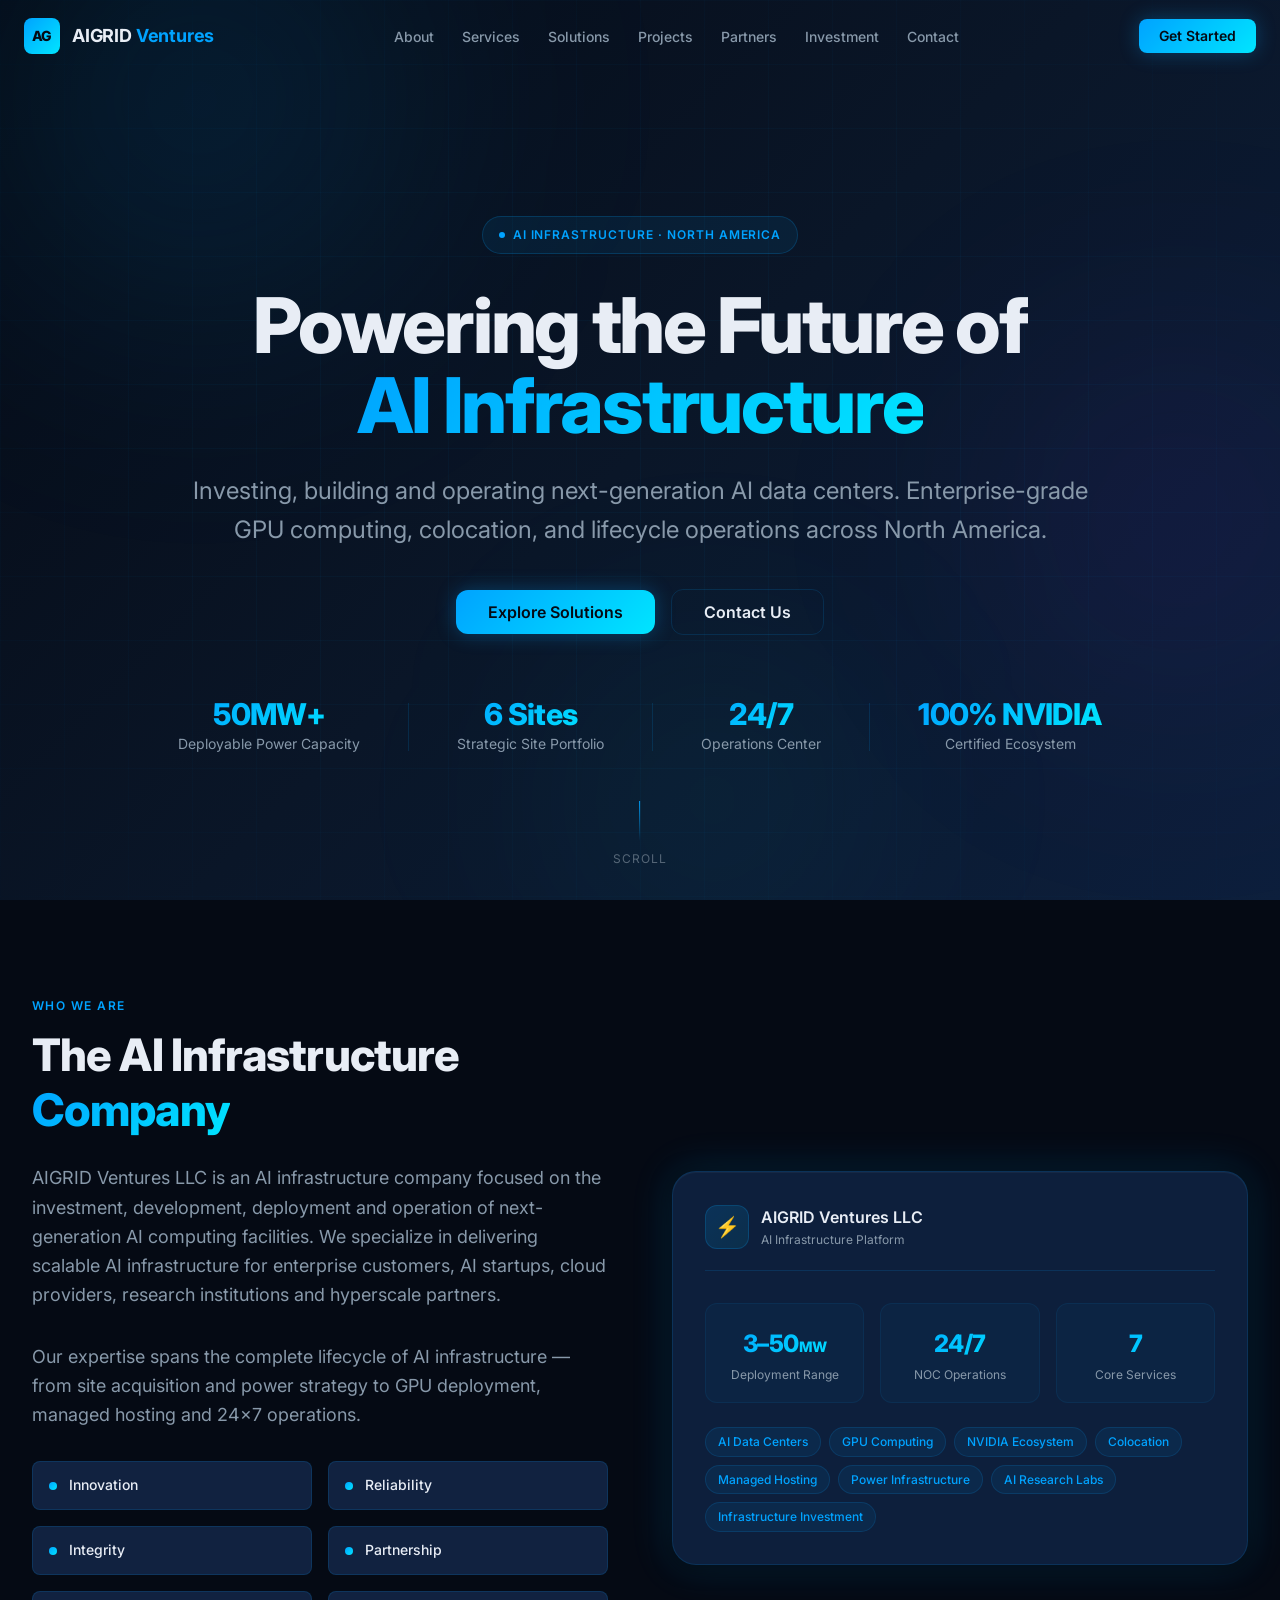
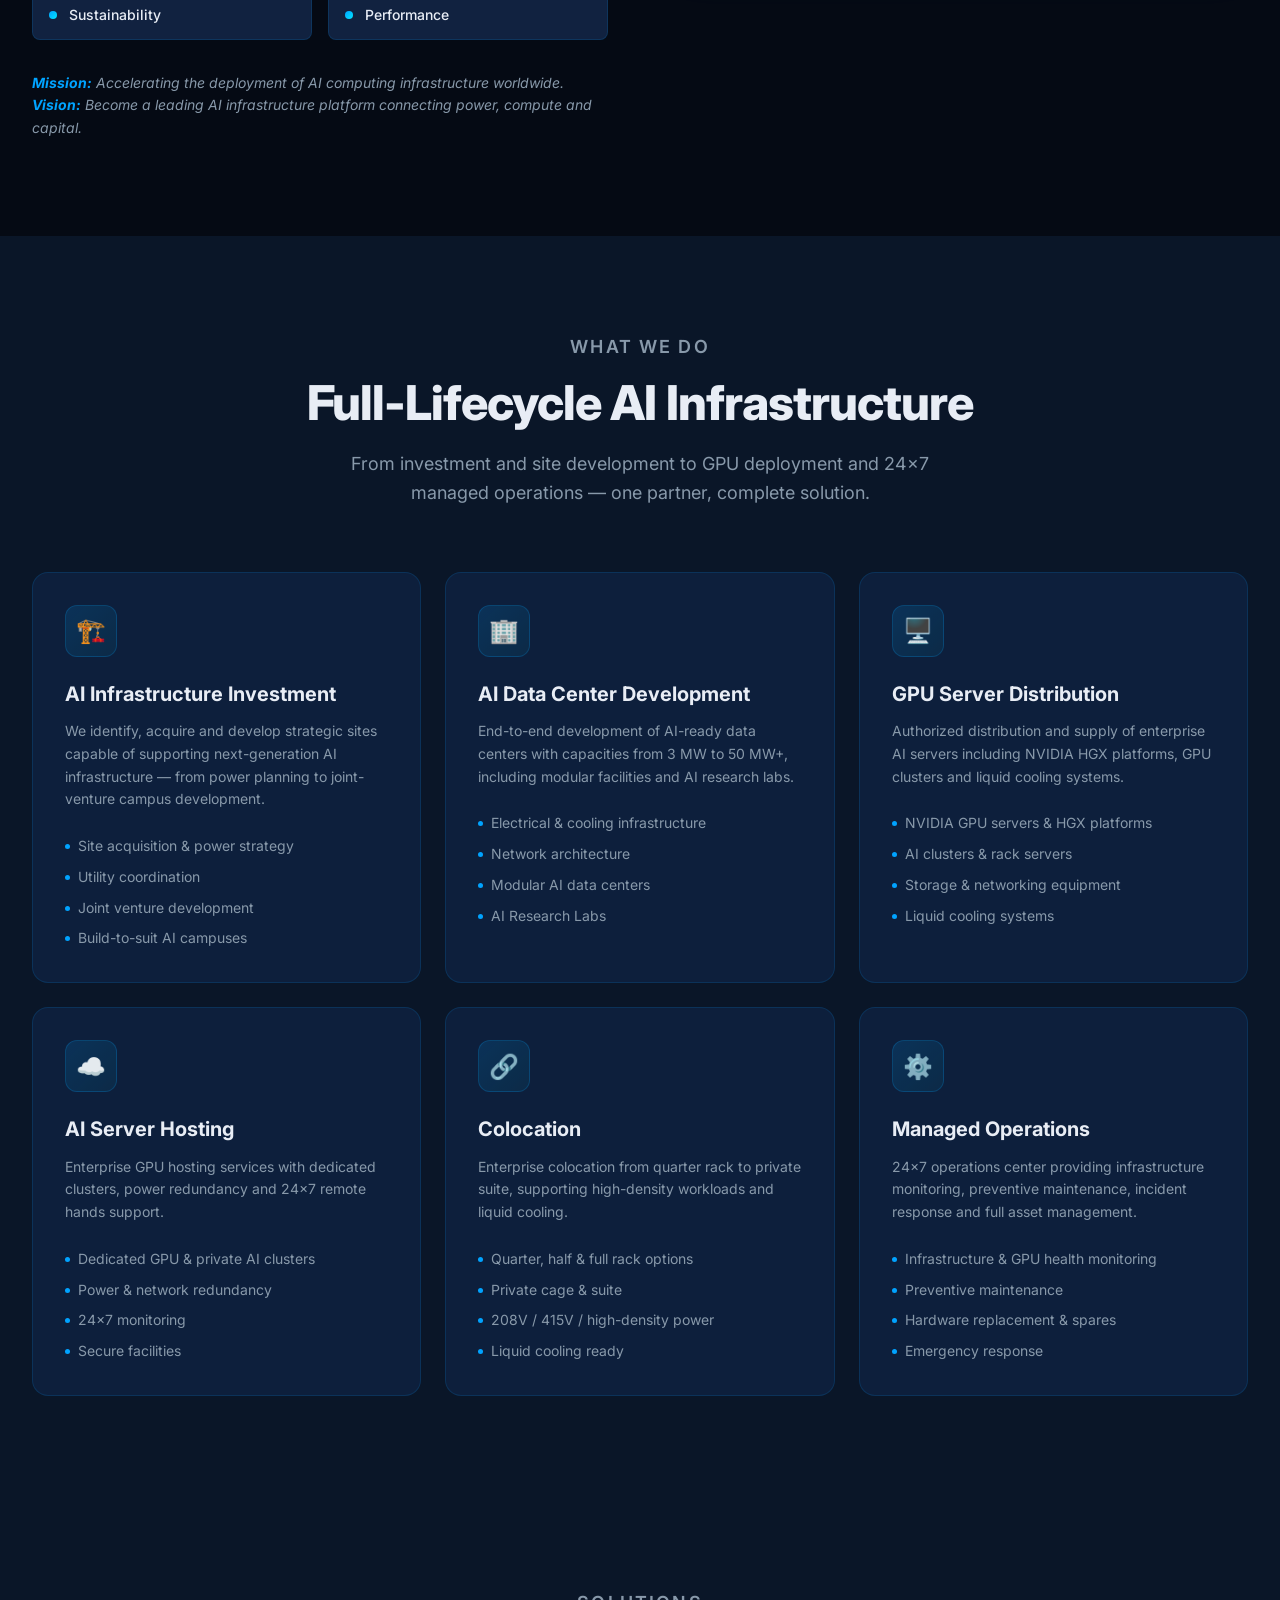
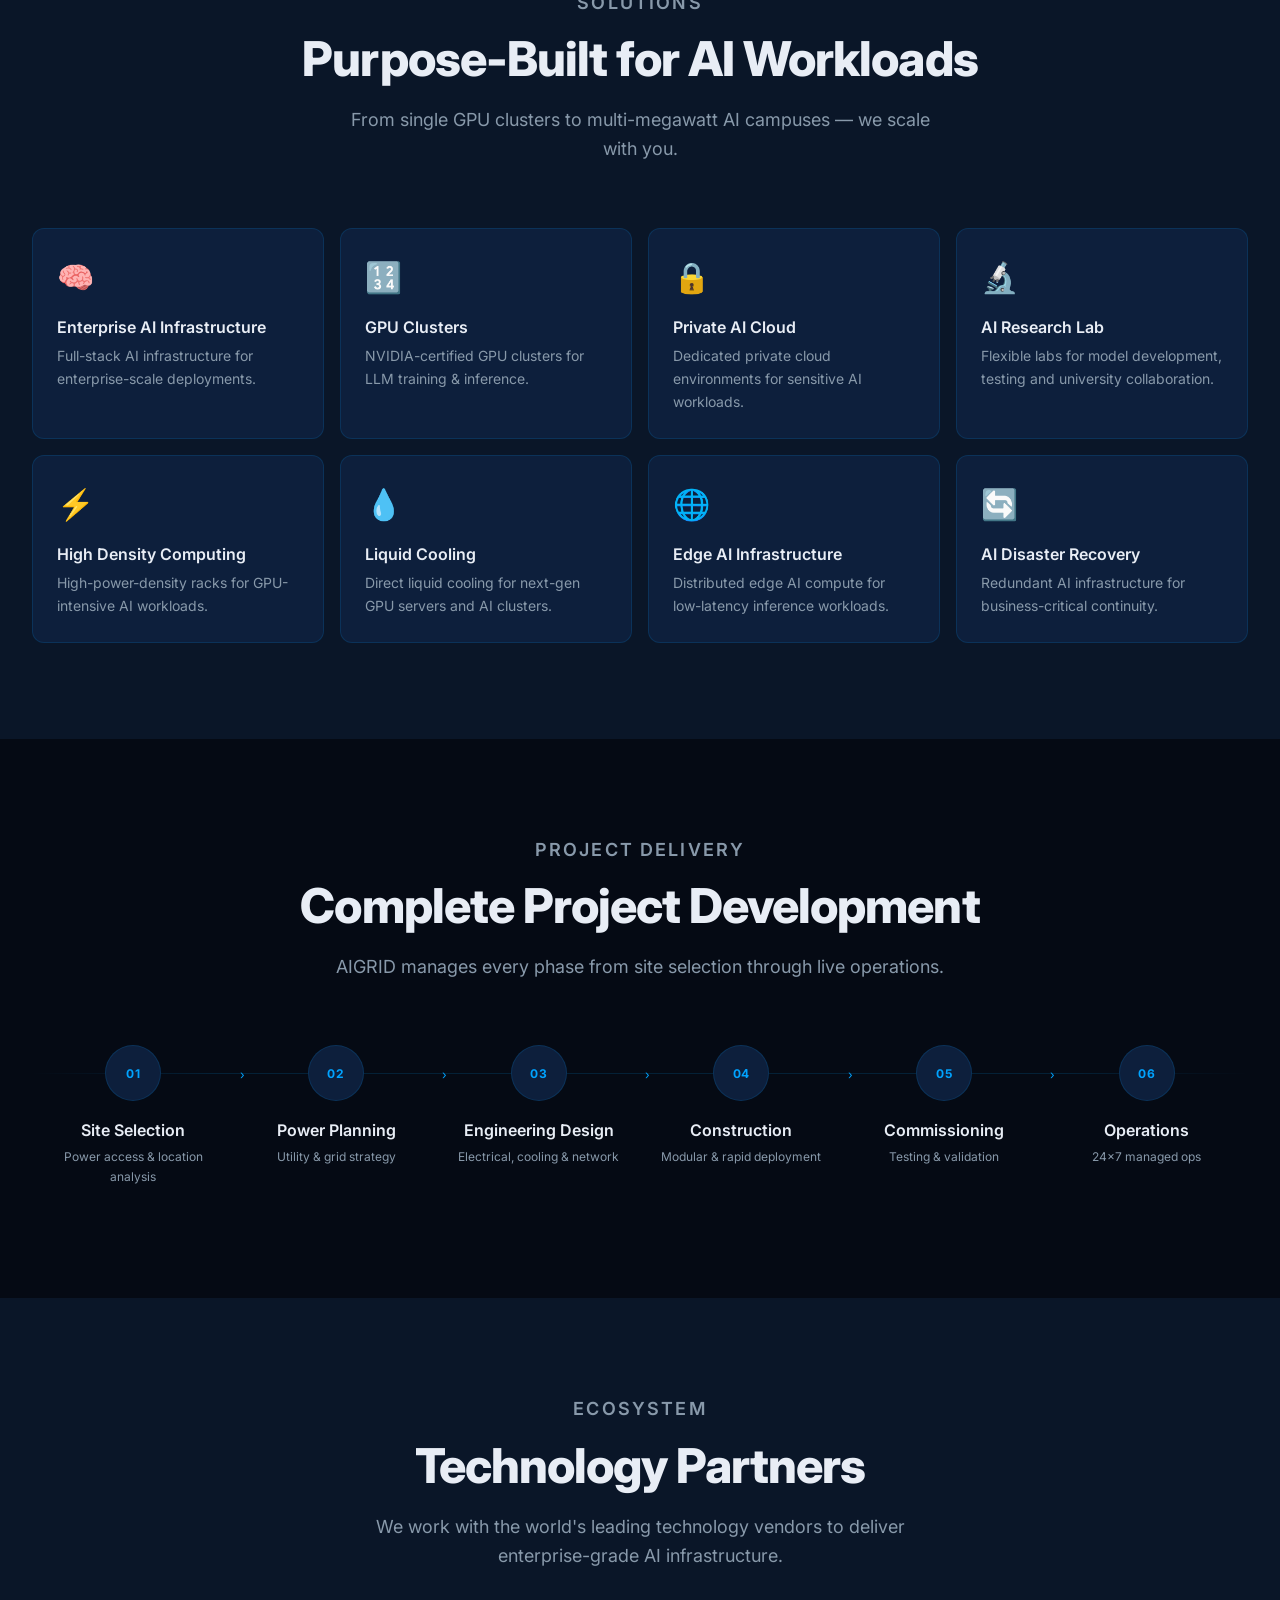
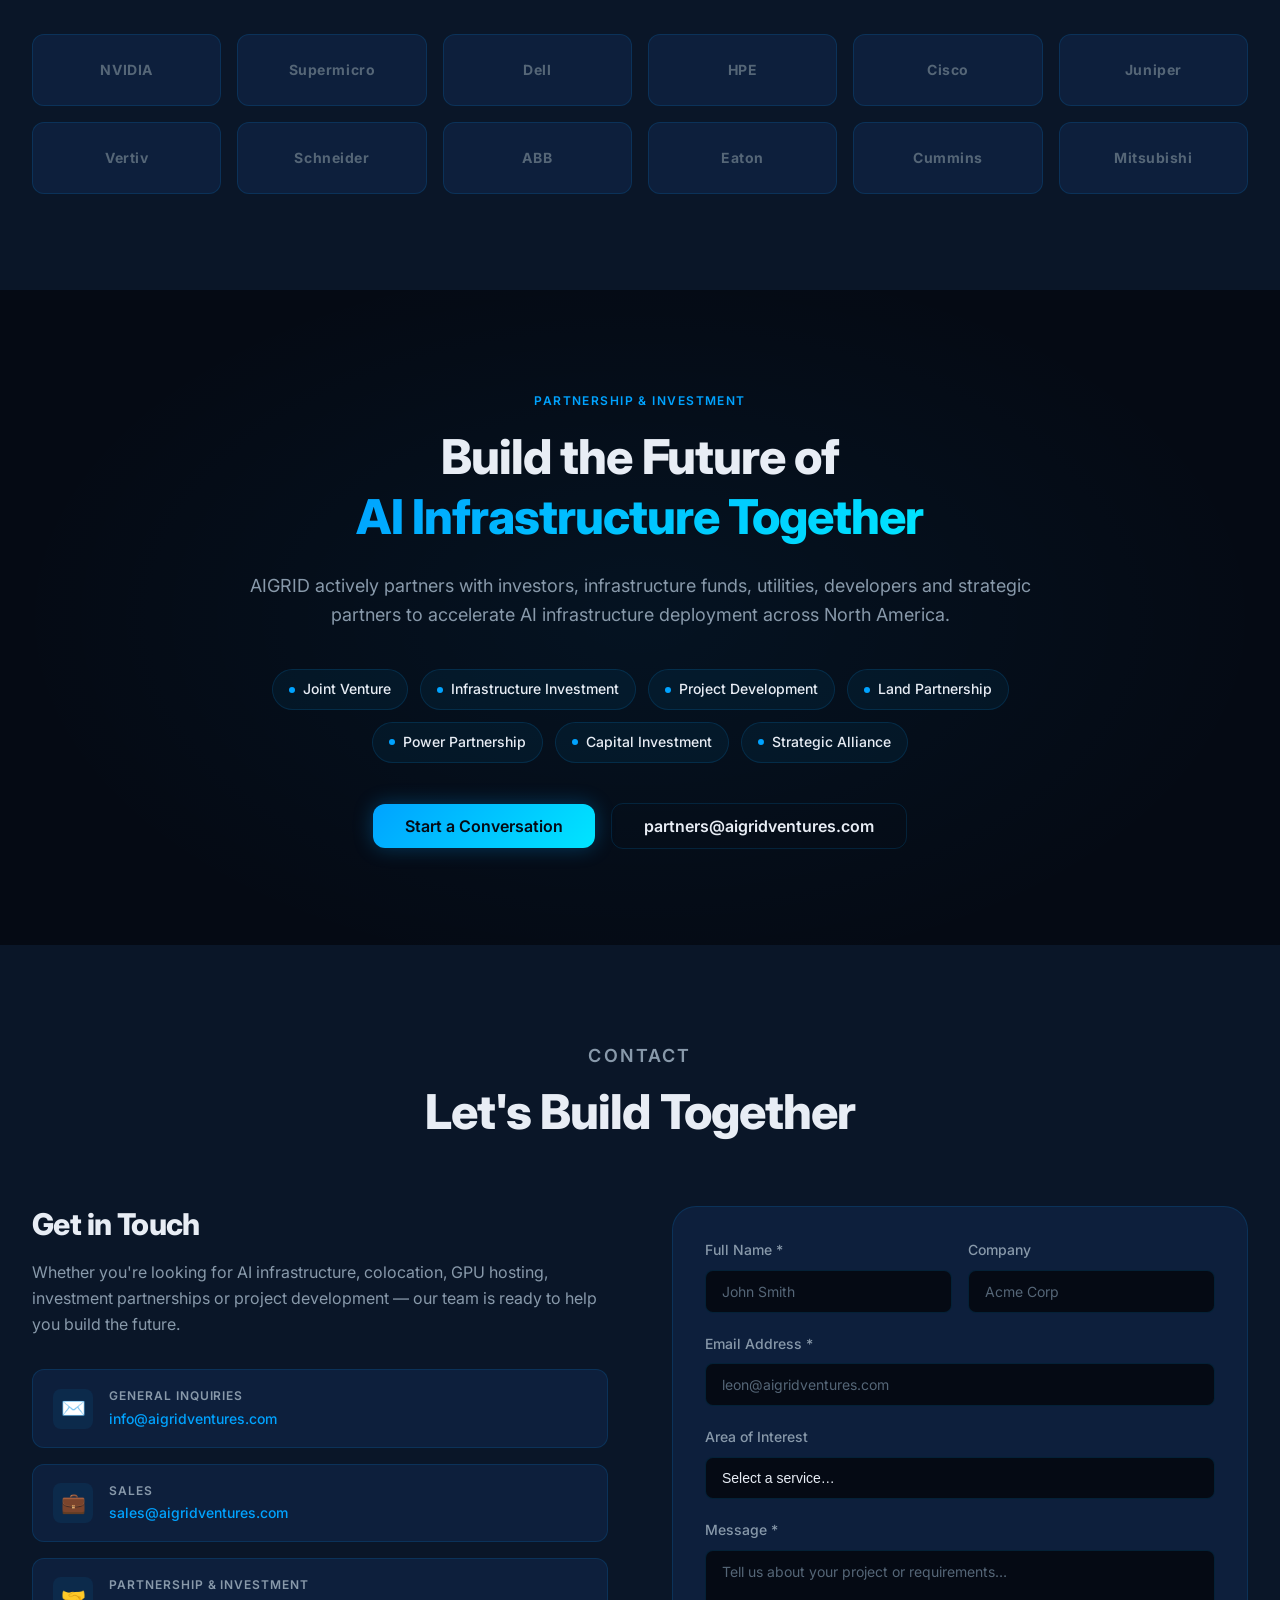
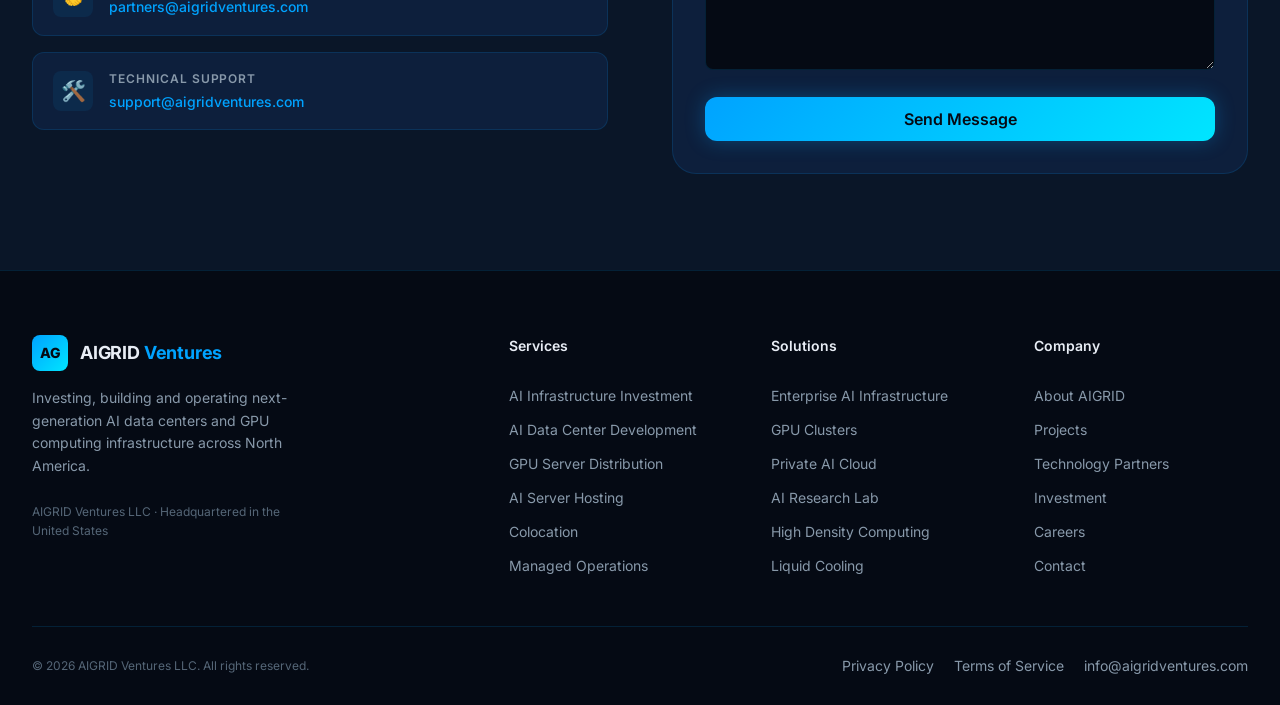
==== commit 4fd7b877: "Change contact form email placeholder to leon@aigridventures.com Co-Authored-By: AI CEO <agent+da70d" ====
--- a/index.html
+++ b/index.html
@@ -700,7 +700,7 @@
                     type="email"
                     class="form-input"
                     name="email"
-                    placeholder="john@example.com"
+                    placeholder="leon@aigridventures.com"
                     required
                     autocomplete="email"
                   />
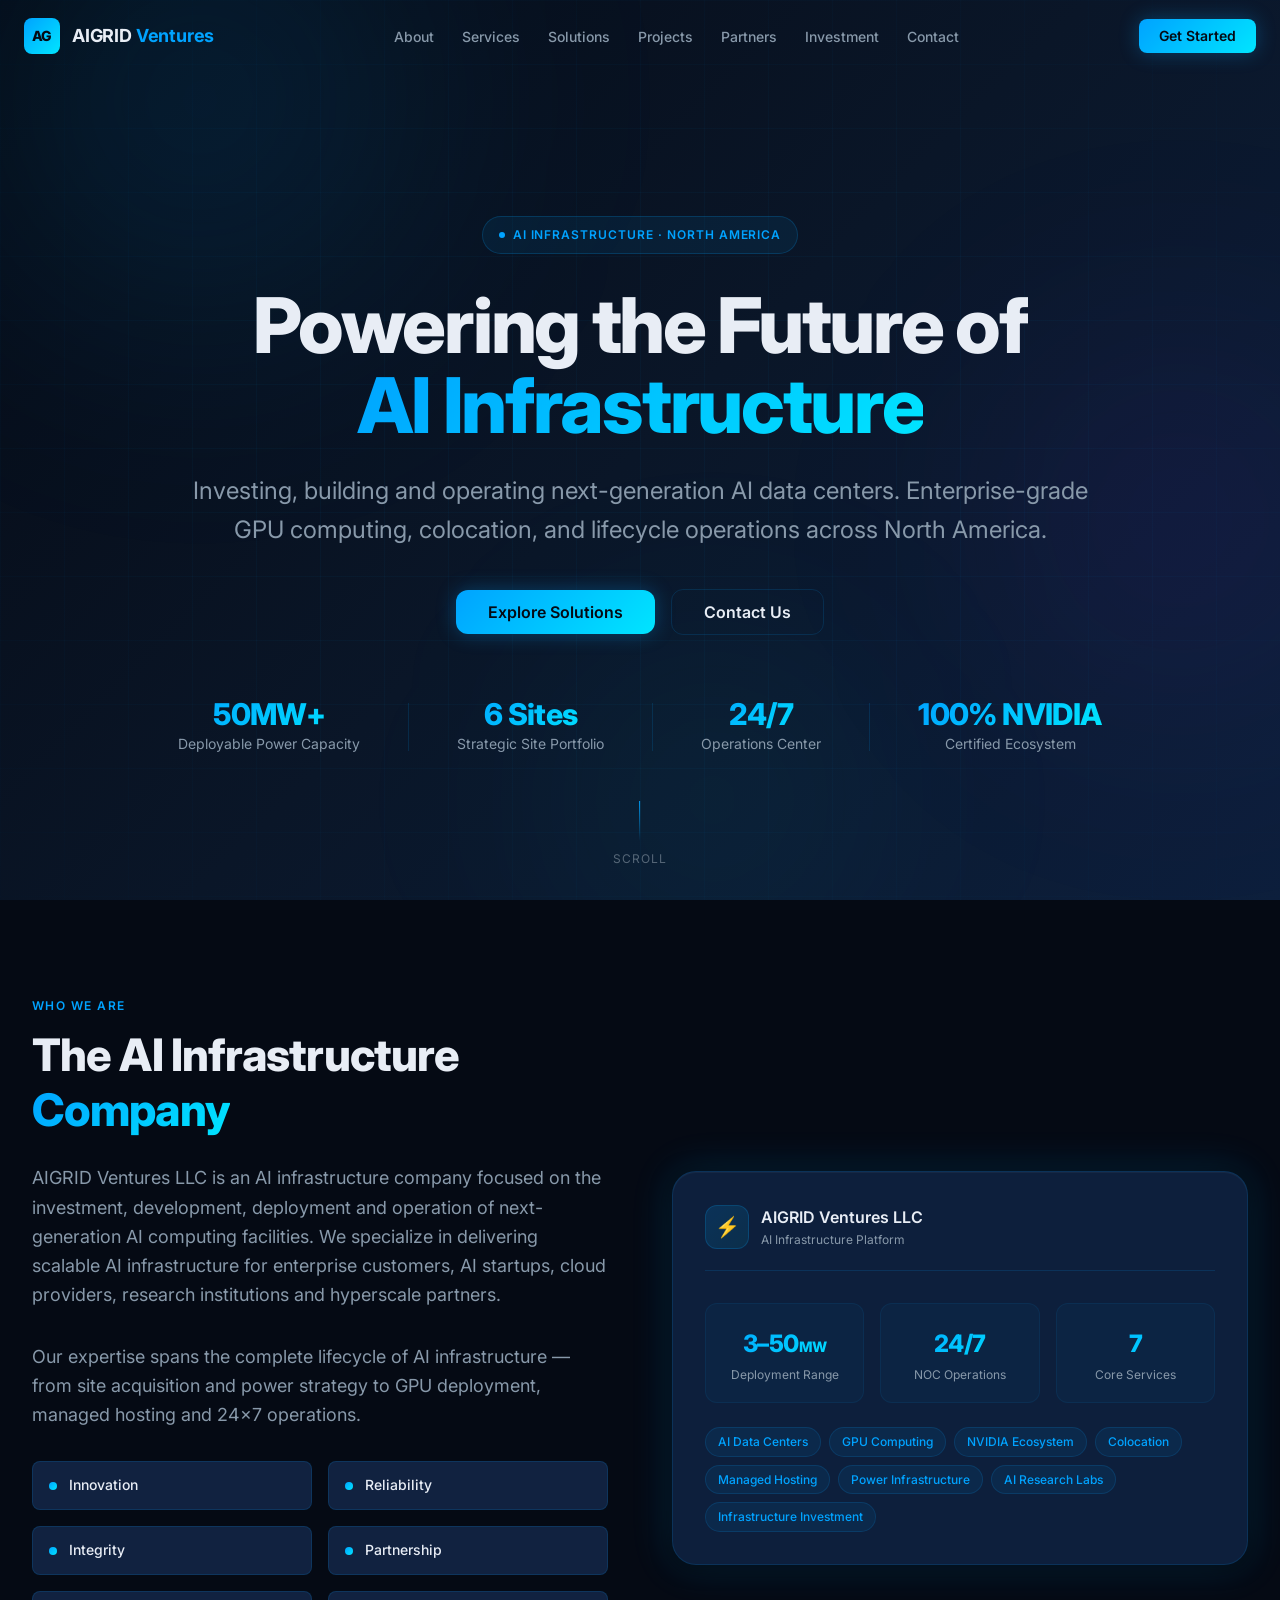
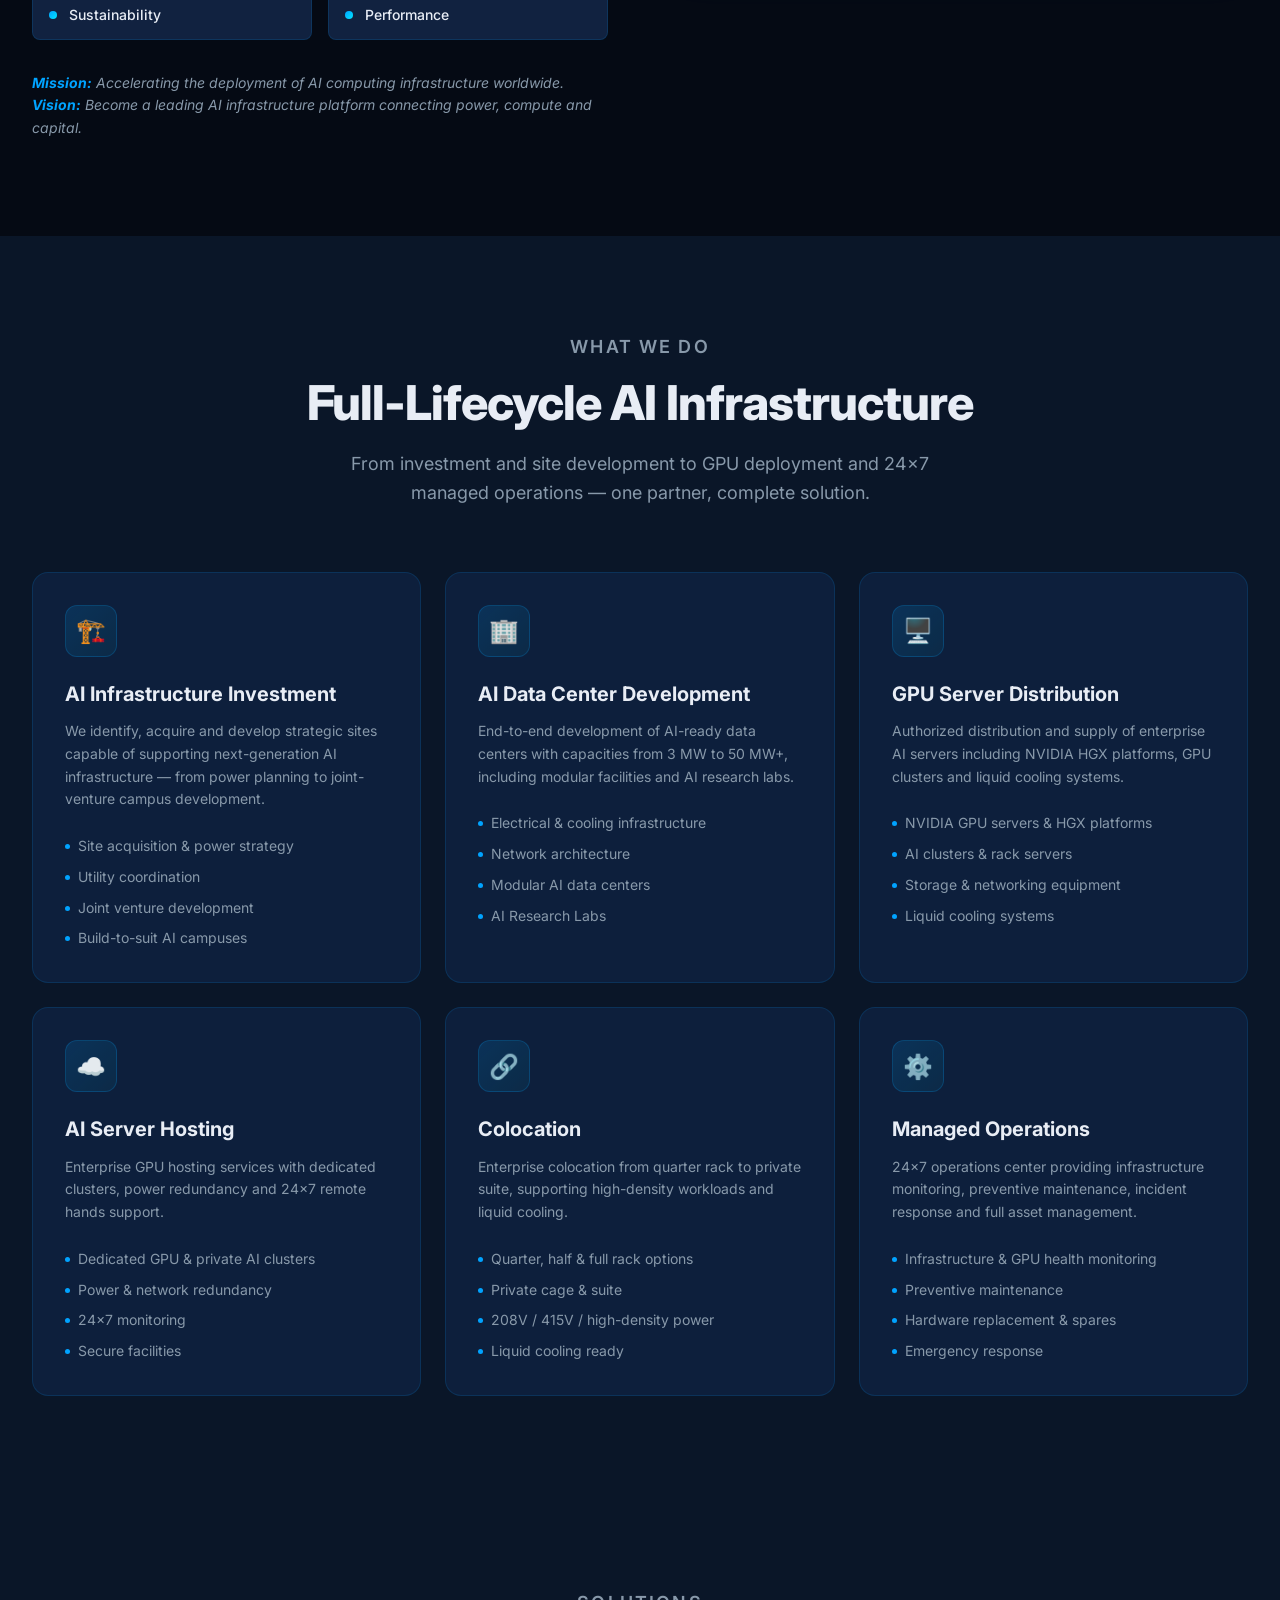
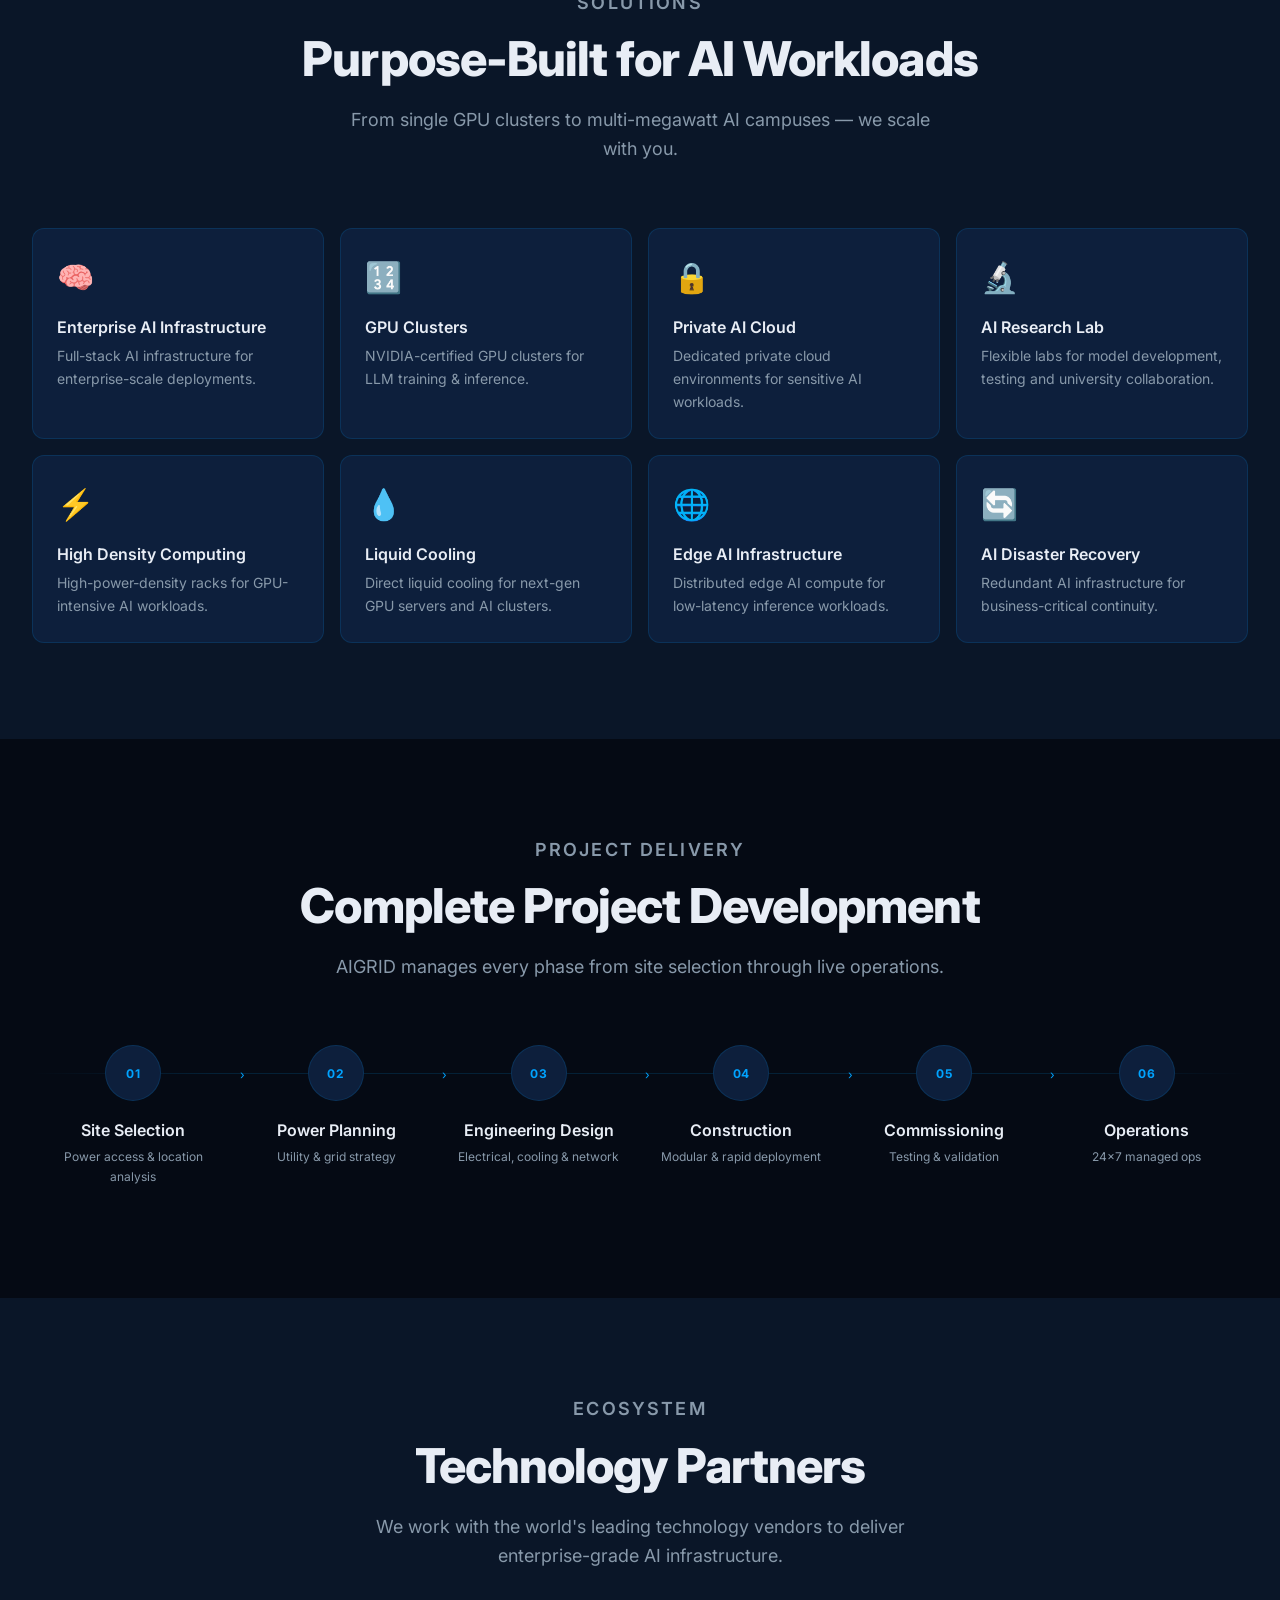
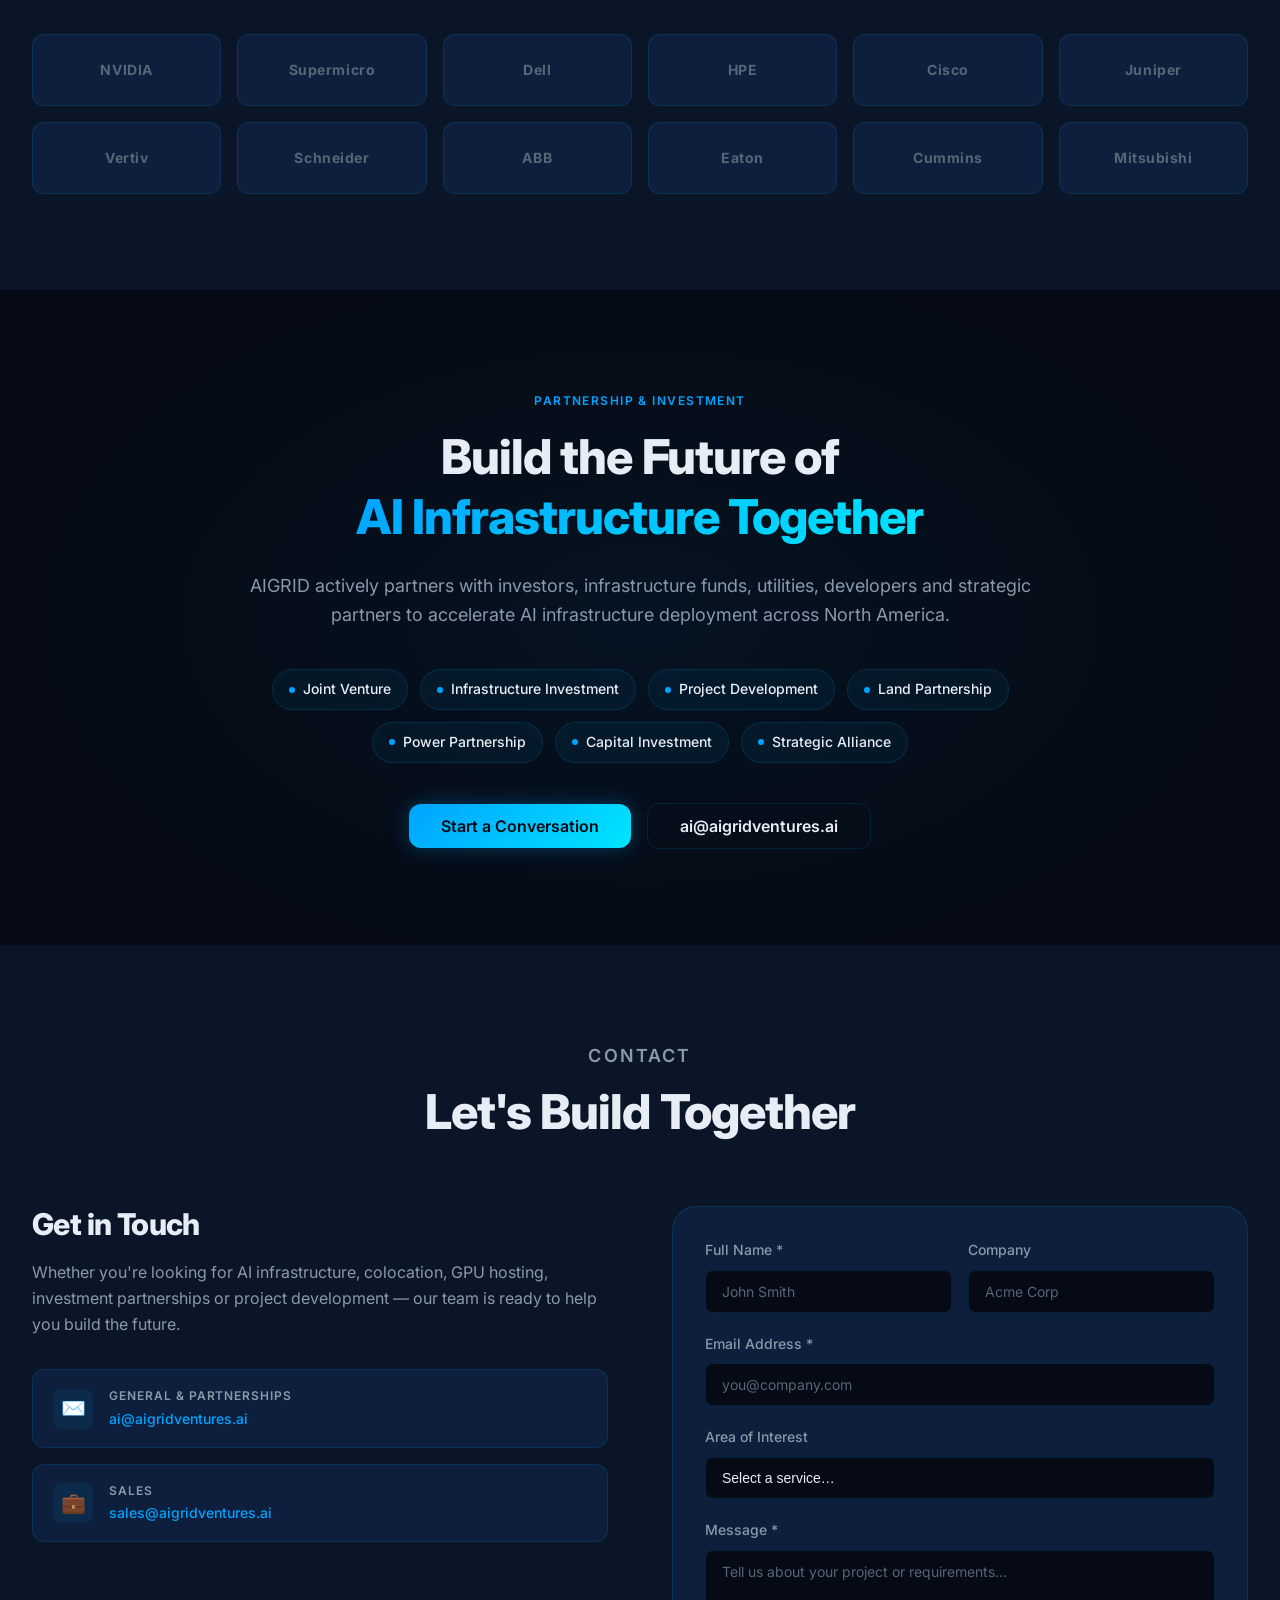
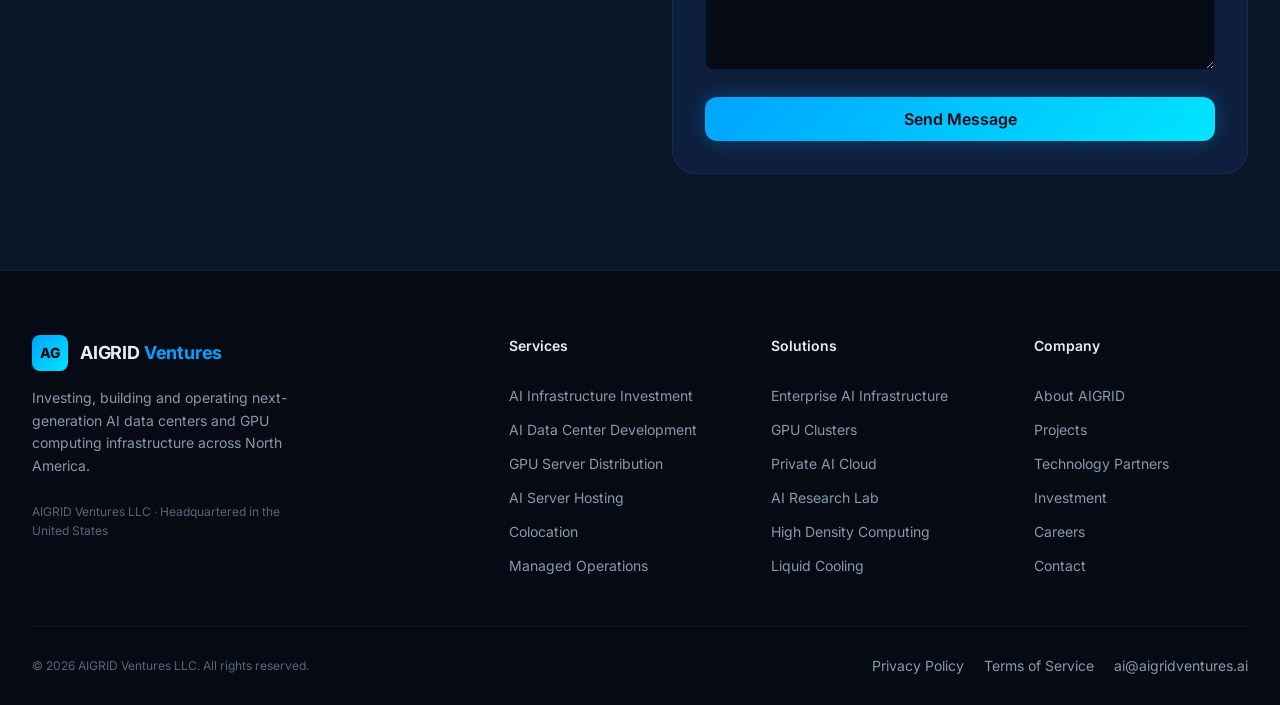
==== commit e1f9de26: "Update homepage contact emails to real aigridventures.ai addresses (ai@ and sales@); consolidate con" ====
--- a/index.html
+++ b/index.html
@@ -11,7 +11,7 @@
     <meta property="og:type"        content="website" />
     <meta property="og:title"       content="AIGRID Ventures — Powering the Future of AI Infrastructure" />
     <meta property="og:description" content="AI Infrastructure Investment · AI Data Centers · GPU Servers · Hosting · Operations" />
-    <meta property="og:url"         content="https://aigridventures.com" />
+    <meta property="og:url"         content="https://aigridventures.ai" />
 
     <!-- Twitter Card -->
     <meta name="twitter:card"        content="summary_large_image" />
@@ -594,8 +594,8 @@
 
             <div class="investment__cta">
               <a href="#contact" class="btn btn--primary btn--lg">Start a Conversation</a>
-              <a href="mailto:partners@aigridventures.com" class="btn btn--secondary btn--lg">
-                partners@aigridventures.com
+              <a href="mailto:ai@aigridventures.ai" class="btn btn--secondary btn--lg">
+                ai@aigridventures.ai
               </a>
             </div>
 
@@ -628,35 +628,19 @@
 
               <div class="contact__channels" role="list">
 
-                <a href="mailto:info@aigridventures.com" class="contact__channel" role="listitem">
+                <a href="mailto:ai@aigridventures.ai" class="contact__channel" role="listitem">
                   <div class="contact__channel-icon" aria-hidden="true">✉️</div>
                   <div>
-                    <div class="contact__channel-label">General Inquiries</div>
-                    <div class="contact__channel-value">info@aigridventures.com</div>
+                    <div class="contact__channel-label">General &amp; Partnerships</div>
+                    <div class="contact__channel-value">ai@aigridventures.ai</div>
                   </div>
                 </a>
 
-                <a href="mailto:sales@aigridventures.com" class="contact__channel" role="listitem">
+                <a href="mailto:sales@aigridventures.ai" class="contact__channel" role="listitem">
                   <div class="contact__channel-icon" aria-hidden="true">💼</div>
                   <div>
                     <div class="contact__channel-label">Sales</div>
-                    <div class="contact__channel-value">sales@aigridventures.com</div>
-                  </div>
-                </a>
-
-                <a href="mailto:partners@aigridventures.com" class="contact__channel" role="listitem">
-                  <div class="contact__channel-icon" aria-hidden="true">🤝</div>
-                  <div>
-                    <div class="contact__channel-label">Partnership &amp; Investment</div>
-                    <div class="contact__channel-value">partners@aigridventures.com</div>
-                  </div>
-                </a>
-
-                <a href="mailto:support@aigridventures.com" class="contact__channel" role="listitem">
-                  <div class="contact__channel-icon" aria-hidden="true">🛠️</div>
-                  <div>
-                    <div class="contact__channel-label">Technical Support</div>
-                    <div class="contact__channel-value">support@aigridventures.com</div>
+                    <div class="contact__channel-value">sales@aigridventures.ai</div>
                   </div>
                 </a>
 
@@ -700,7 +684,7 @@
                     type="email"
                     class="form-input"
                     name="email"
-                    placeholder="leon@aigridventures.com"
+                    placeholder="you@company.com"
                     required
                     autocomplete="email"
                   />
@@ -820,8 +804,8 @@
           <div class="footer__legal-links" role="list">
             <a href="#" class="footer__link" role="listitem">Privacy Policy</a>
             <a href="#" class="footer__link" role="listitem">Terms of Service</a>
-            <a href="mailto:info@aigridventures.com" class="footer__link" role="listitem">
-              info@aigridventures.com
+            <a href="mailto:ai@aigridventures.ai" class="footer__link" role="listitem">
+              ai@aigridventures.ai
             </a>
           </div>
         </div>
